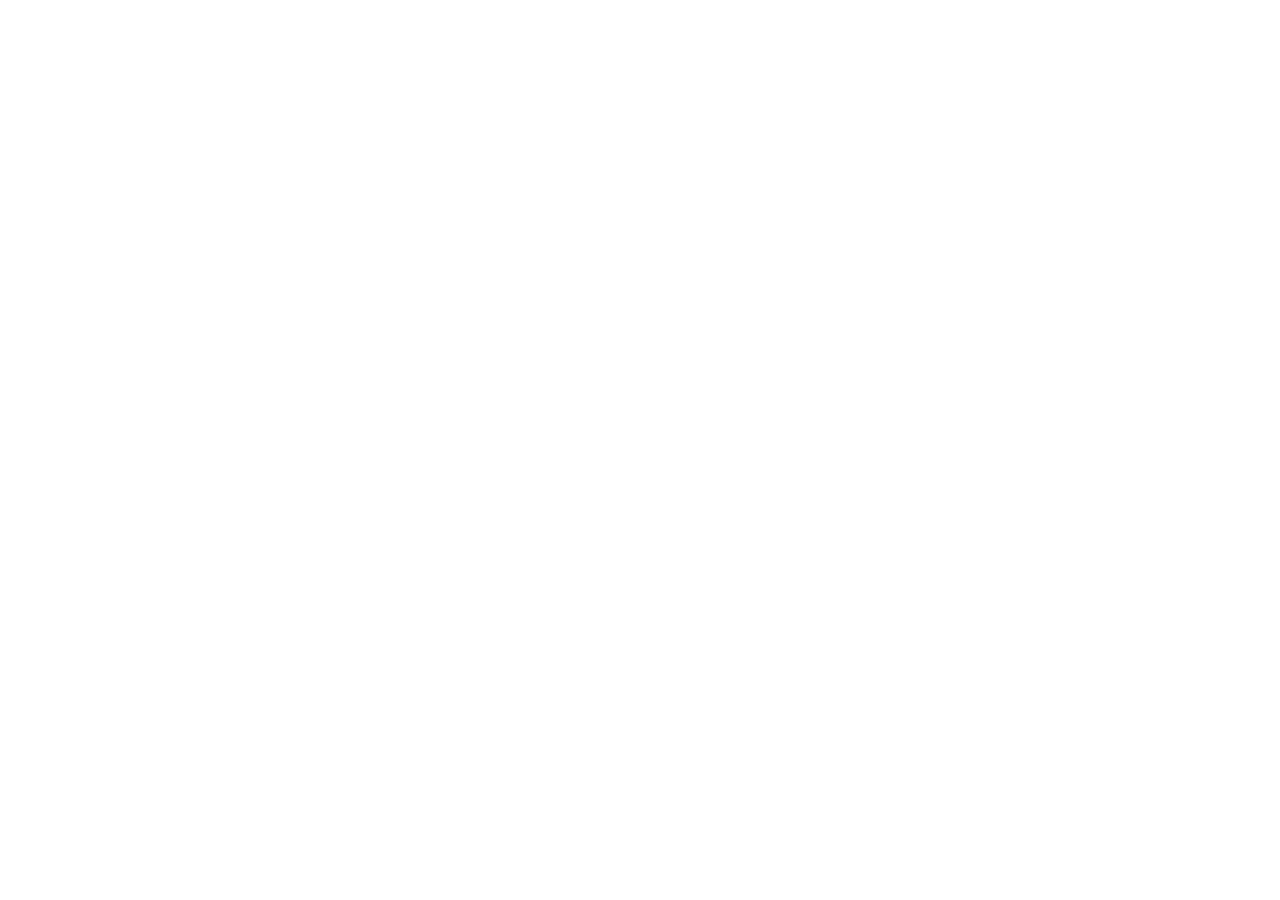
==== website/html/index.html @ afa7bafa "blank website template" ====
<!DOCTYPE html>
<html lang="en">
<head>
    <meta charset="UTF-8">
    <meta name="viewport" content="width=device-width, initial-scale=1.0">
    <title>Home Page</title>
    <link rel="stylesheet" href="index.css">
</head>
<body>


    <script src="index.js"></script>
</body>

</html>
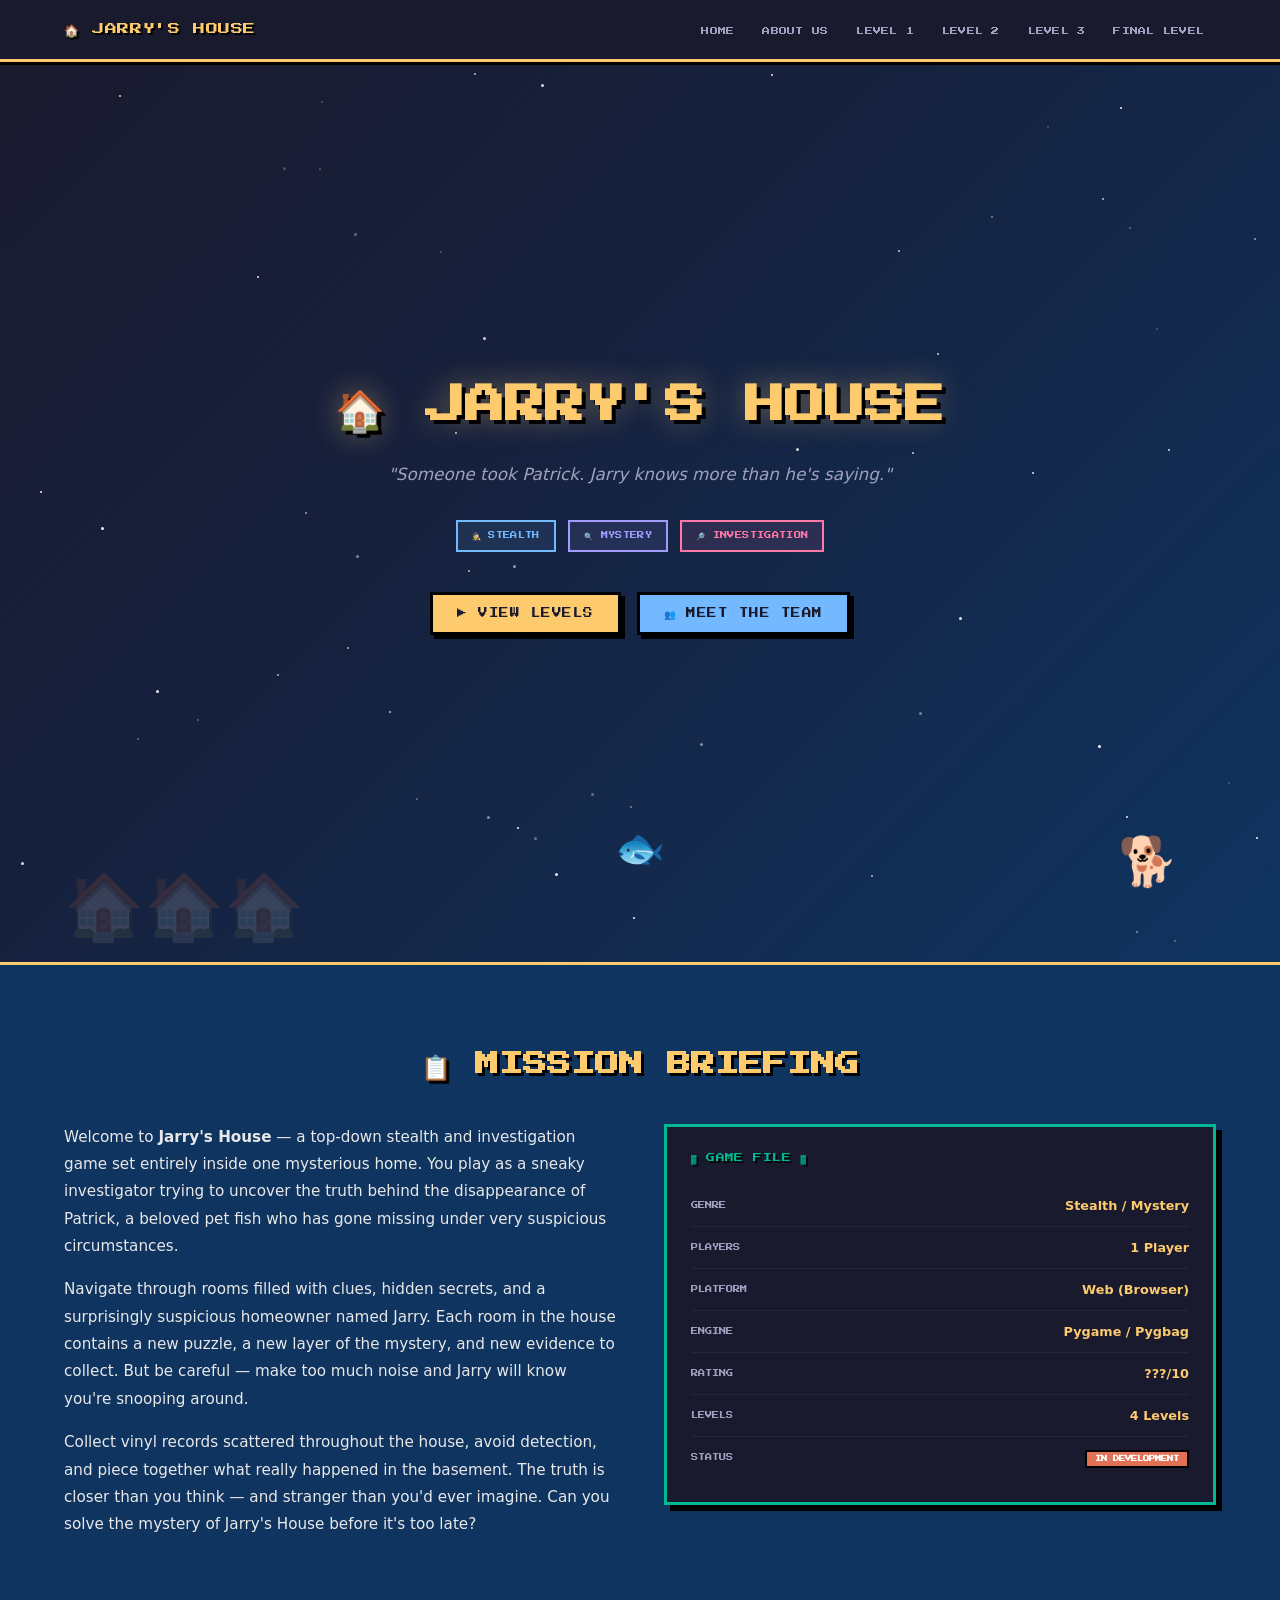
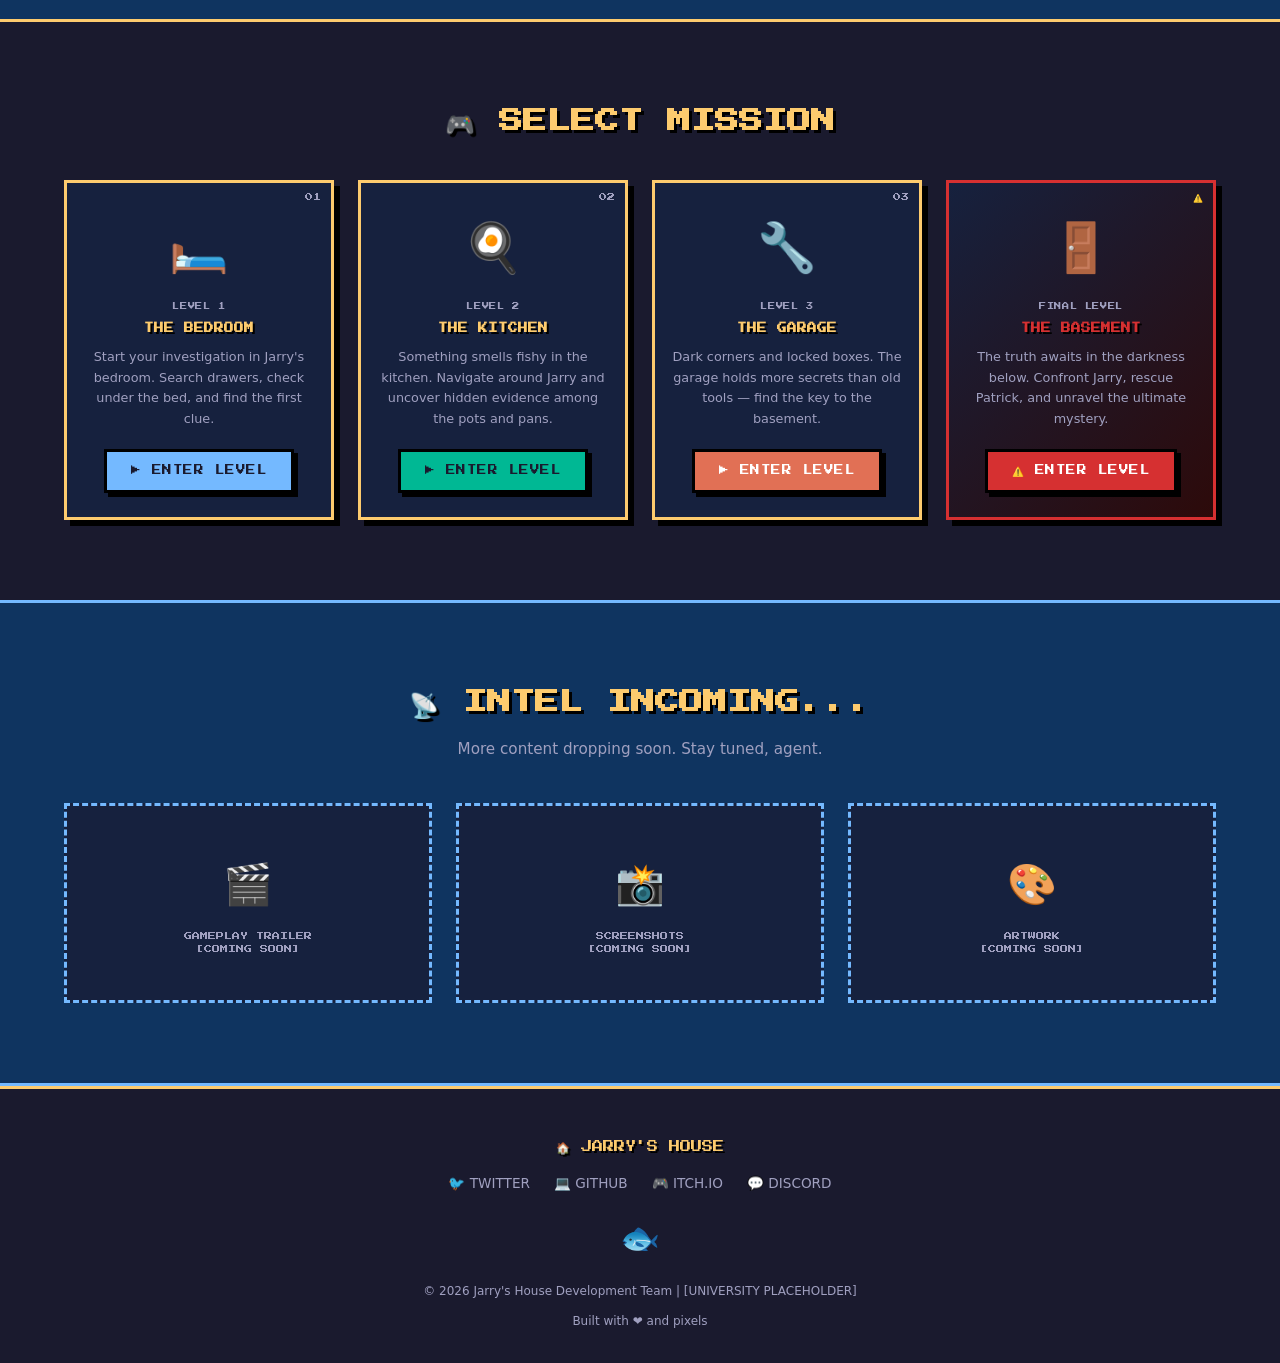
==== commit 47605ddd: "removed website templates and reordered the location of the website files" ====
--- a/website/html/index.html
+++ b/website/html/index.html
@@ -1,15 +1,286 @@
 <!DOCTYPE html>
 <html lang="en">
 <head>
-    <meta charset="UTF-8">
-    <meta name="viewport" content="width=device-width, initial-scale=1.0">
-    <title>Home Page</title>
-    <link rel="stylesheet" href="index.css">
+  <meta charset="UTF-8" />
+  <meta name="viewport" content="width=device-width, initial-scale=1.0" />
+  <meta name="description" content="Jarry's House — a stealth/mystery/investigation indie game. Someone took Patrick. Jarry knows more than he's saying." />
+  <title>🏠 Jarry's House — Home</title>
+  <link rel="stylesheet" href="../css/style.css" />
+  <link rel="preconnect" href="https://fonts.googleapis.com" />
+  <link rel="preconnect" href="https://fonts.gstatic.com" crossorigin />
+  <link href="https://fonts.googleapis.com/css2?family=Press+Start+2P&display=swap" rel="stylesheet" />
 </head>
 <body>
 
-
-    <script src="index.js"></script>
+  <!-- ============================================
+       NAVIGATION
+       ============================================ -->
+  <nav class="navbar" aria-label="Main navigation">
+    <div class="navbar__inner">
+      <a href="./index.html" class="navbar__logo" aria-label="Jarry's House Home">🏠 JARRY'S HOUSE</a>
+      <button
+        class="navbar__hamburger"
+        aria-label="Toggle navigation menu"
+        aria-expanded="false"
+        aria-controls="nav-links"
+      >
+        <span></span><span></span><span></span>
+      </button>
+      <ul class="navbar__links" id="nav-links" role="list">
+        <li><a href="./index.html">HOME</a></li>
+        <li><a href="./about.html">ABOUT US</a></li>
+        <li><a href="./level1.html">LEVEL 1</a></li>
+        <li><a href="./level2.html">LEVEL 2</a></li>
+        <li><a href="./level3.html">LEVEL 3</a></li>
+        <li><a href="./final-level.html">FINAL LEVEL</a></li>
+      </ul>
+    </div>
+  </nav>
+
+  <main>
+
+    <!-- ============================================
+         HERO SECTION
+         ============================================ -->
+    <section class="hero pixel-bg" data-stars="60" aria-labelledby="hero-title">
+
+      <!-- Decorative background elements -->
+      <span class="hero__house-deco" aria-hidden="true">🏠🏠🏠</span>
+
+      <div class="hero__content">
+
+        <h1 class="hero__title" id="hero-title">🏠 JARRY'S HOUSE</h1>
+
+        <p class="hero__tagline">
+          "Someone took Patrick. Jarry knows more than he's saying."
+        </p>
+
+        <!-- Genre badges -->
+        <div class="hero__genres" role="list" aria-label="Game genres">
+          <span class="genre-badge genre-badge--stealth" role="listitem">🕵️ STEALTH</span>
+          <span class="genre-badge genre-badge--mystery" role="listitem">🔍 MYSTERY</span>
+          <span class="genre-badge genre-badge--investigation" role="listitem">🔎 INVESTIGATION</span>
+        </div>
+
+        <!-- Call-to-action buttons -->
+        <div class="hero__ctas">
+          <a href="#missions" class="btn-pixel" aria-label="View game levels">▶ VIEW LEVELS</a>
+          <a href="./about.html" class="btn-pixel btn-pixel--blue" aria-label="Meet the development team">👥 MEET THE TEAM</a>
+        </div>
+
+      </div>
+
+      <!-- Animated Patrick the fish -->
+      <div class="hero__fish" aria-label="Patrick the fish" title="Patrick — the missing fish!">🐟</div>
+
+      <!-- Animated Fluffy the dog -->
+      <div class="hero__dog" aria-label="Fluffy the dog" title="Fluffy">🐕</div>
+
+    </section>
+
+    <!-- ============================================
+         GAME OVERVIEW / MISSION BRIEFING
+         ============================================ -->
+    <section class="overview" id="overview" aria-labelledby="overview-title">
+      <div class="container">
+        <h2 class="section-title" id="overview-title">📋 MISSION BRIEFING</h2>
+        <div class="overview__grid reveal">
+
+          <div class="overview__text">
+            <p>
+              Welcome to <strong>Jarry's House</strong> — a top-down stealth and investigation game set entirely inside
+              one mysterious home. You play as a sneaky investigator trying to uncover the truth behind the disappearance
+              of Patrick, a beloved pet fish who has gone missing under very suspicious circumstances.
+            </p>
+            <p>
+              Navigate through rooms filled with clues, hidden secrets, and a surprisingly suspicious homeowner named
+              Jarry. Each room in the house contains a new puzzle, a new layer of the mystery, and new evidence to
+              collect. But be careful — make too much noise and Jarry will know you're snooping around.
+            </p>
+            <p>
+              Collect vinyl records scattered throughout the house, avoid detection, and piece together what really
+              happened in the basement. The truth is closer than you think — and stranger than you'd ever imagine.
+              Can you solve the mystery of Jarry's House before it's too late?
+            </p>
+          </div>
+
+          <!-- Pixel-art game stats panel (cartridge style) -->
+          <div class="stat-panel" role="complementary" aria-label="Game information">
+            <div class="stat-panel__title">▓ GAME FILE ▓</div>
+
+            <div class="stat-row">
+              <span class="stat-row__label">GENRE</span>
+              <span class="stat-row__value">Stealth / Mystery</span>
+            </div>
+            <div class="stat-row">
+              <span class="stat-row__label">PLAYERS</span>
+              <span class="stat-row__value">1 Player</span>
+            </div>
+            <div class="stat-row">
+              <span class="stat-row__label">PLATFORM</span>
+              <span class="stat-row__value">Web (Browser)</span>
+            </div>
+            <div class="stat-row">
+              <span class="stat-row__label">ENGINE</span>
+              <span class="stat-row__value">Pygame / Pygbag</span>
+            </div>
+            <div class="stat-row">
+              <span class="stat-row__label">RATING</span>
+              <span class="stat-row__value">???/10</span>
+            </div>
+            <div class="stat-row">
+              <span class="stat-row__label">LEVELS</span>
+              <span class="stat-row__value">4 Levels</span>
+            </div>
+            <div class="stat-row">
+              <span class="stat-row__label">STATUS</span>
+              <span class="stat-row__value">
+                <span class="status-badge">IN DEVELOPMENT</span>
+              </span>
+            </div>
+          </div>
+
+        </div>
+      </div>
+    </section>
+
+    <!-- ============================================
+         MISSION CARDS (Level Select)
+         ============================================ -->
+    <section class="mission-section" id="missions" aria-labelledby="missions-title">
+      <div class="container">
+        <h2 class="section-title" id="missions-title">🎮 SELECT MISSION</h2>
+        <div class="mission-grid reveal-children">
+
+          <!-- Level 1 -->
+          <article class="mission-card pixel-card--blue" aria-label="Level 1: The Bedroom">
+            <span class="mission-card__number">01</span>
+            <span class="mission-card__icon" aria-hidden="true">🛏️</span>
+            <p class="mission-card__level">LEVEL 1</p>
+            <h3 class="mission-card__title">THE BEDROOM</h3>
+            <p class="mission-card__desc">
+              Start your investigation in Jarry's bedroom. Search drawers, check under the bed, and find the first clue.
+            </p>
+            <a href="./level1.html" class="btn-pixel btn-pixel--blue" aria-label="Enter Level 1: The Bedroom">
+              ▶ ENTER LEVEL
+            </a>
+          </article>
+
+          <!-- Level 2 -->
+          <article class="mission-card pixel-card--green" aria-label="Level 2: The Kitchen">
+            <span class="mission-card__number">02</span>
+            <span class="mission-card__icon" aria-hidden="true">🍳</span>
+            <p class="mission-card__level">LEVEL 2</p>
+            <h3 class="mission-card__title">THE KITCHEN</h3>
+            <p class="mission-card__desc">
+              Something smells fishy in the kitchen. Navigate around Jarry and uncover hidden evidence among the pots and pans.
+            </p>
+            <a href="./level2.html" class="btn-pixel btn-pixel--green" aria-label="Enter Level 2: The Kitchen">
+              ▶ ENTER LEVEL
+            </a>
+          </article>
+
+          <!-- Level 3 -->
+          <article class="mission-card pixel-card--orange" aria-label="Level 3: The Garage">
+            <span class="mission-card__number">03</span>
+            <span class="mission-card__icon" aria-hidden="true">🔧</span>
+            <p class="mission-card__level">LEVEL 3</p>
+            <h3 class="mission-card__title">THE GARAGE</h3>
+            <p class="mission-card__desc">
+              Dark corners and locked boxes. The garage holds more secrets than old tools — find the key to the basement.
+            </p>
+            <a href="./level3.html" class="btn-pixel btn-pixel--orange" aria-label="Enter Level 3: The Garage">
+              ▶ ENTER LEVEL
+            </a>
+          </article>
+
+          <!-- Final Level -->
+          <article class="mission-card mission-card--final" aria-label="Final Level: The Basement">
+            <span class="mission-card__number">⚠️</span>
+            <span class="mission-card__icon" aria-hidden="true">🚪</span>
+            <p class="mission-card__level">FINAL LEVEL</p>
+            <h3 class="mission-card__title">THE BASEMENT</h3>
+            <p class="mission-card__desc">
+              The truth awaits in the darkness below. Confront Jarry, rescue Patrick, and unravel the ultimate mystery.
+            </p>
+            <a href="./final-level.html" class="btn-pixel btn-pixel--red" aria-label="Enter Final Level: The Basement">
+              ⚠️ ENTER LEVEL
+            </a>
+          </article>
+
+        </div>
+      </div>
+    </section>
+
+    <!-- ============================================
+         COMING SOON — Intel Incoming
+         ============================================ -->
+    <section class="coming-soon" id="media" aria-labelledby="media-title">
+      <div class="container">
+        <h2 class="section-title" id="media-title">📡 INTEL INCOMING...</h2>
+        <p class="section-subtitle">More content dropping soon. Stay tuned, agent.</p>
+
+        <div class="coming-soon-grid reveal-children">
+
+          <!-- PLACEHOLDER: Gameplay Trailer -->
+          <div class="placeholder-box" aria-label="Gameplay trailer coming soon">
+            <span class="placeholder-box__icon" aria-hidden="true">🎬</span>
+            <p class="placeholder-box__label">
+              GAMEPLAY TRAILER<br/>[COMING SOON]
+            </p>
+            <!-- PLACEHOLDER: Embed YouTube/video trailer here -->
+          </div>
+
+          <!-- PLACEHOLDER: Screenshots -->
+          <div class="placeholder-box" aria-label="Game screenshots coming soon">
+            <span class="placeholder-box__icon" aria-hidden="true">📸</span>
+            <p class="placeholder-box__label">
+              SCREENSHOTS<br/>[COMING SOON]
+            </p>
+            <!-- PLACEHOLDER: Add game screenshot images here -->
+          </div>
+
+          <!-- PLACEHOLDER: Artwork -->
+          <div class="placeholder-box" aria-label="Game artwork coming soon">
+            <span class="placeholder-box__icon" aria-hidden="true">🎨</span>
+            <p class="placeholder-box__label">
+              ARTWORK<br/>[COMING SOON]
+            </p>
+            <!-- PLACEHOLDER: Add concept art / promotional artwork here -->
+          </div>
+
+        </div>
+      </div>
+    </section>
+
+  </main>
+
+  <!-- ============================================
+       FOOTER
+       ============================================ -->
+  <footer class="footer" aria-label="Site footer">
+    <div class="footer__content">
+      <div class="footer__logo">🏠 JARRY'S HOUSE</div>
+
+      <nav class="footer__links" aria-label="Footer navigation">
+        <!-- PLACEHOLDER: Replace # with real social links -->
+        <a href="#" aria-label="Twitter/X (coming soon)">🐦 TWITTER</a>
+        <a href="#" aria-label="GitHub (coming soon)">💻 GITHUB</a>
+        <a href="#" aria-label="itch.io (coming soon)">🎮 ITCH.IO</a>
+        <a href="#" aria-label="Discord (coming soon)">💬 DISCORD</a>
+      </nav>
+
+      <span class="footer__fish" aria-label="Patrick the fish" title="🐟 In memory of Patrick">🐟</span>
+
+      <p class="footer__copy">
+        © <span class="js-year"></span> Jarry's House Development Team |
+        <!-- PLACEHOLDER: Replace with your university name -->
+        [UNIVERSITY PLACEHOLDER]
+      </p>
+      <p class="footer__built">Built with ❤️ and pixels</p>
+    </div>
+  </footer>
+
+  <script src="../js/script.js"></script>
 </body>
-
-</html>+</html>
--- a/website/css/style.css
+++ b/website/css/style.css
@@ -0,0 +1,1443 @@
+/* ============================================
+   JARRY'S HOUSE — Shared Stylesheet
+   Pixel-art retro game aesthetic
+   ============================================ */
+
+@import url('https://fonts.googleapis.com/css2?family=Press+Start+2P&display=swap');
+
+/* ============================================
+   CSS CUSTOM PROPERTIES
+   ============================================ */
+:root {
+  --bg: #1a1a2e;
+  --bg-card: #16213e;
+  --bg-panel: #0f3460;
+  --accent-gold: #fdcb6e;
+  --accent-blue: #74b9ff;
+  --accent-green: #00b894;
+  --accent-orange: #e17055;
+  --accent-pink: #fd79a8;
+  --accent-purple: #a29bfe;
+  --accent-red: #d63031;
+  --text: #e8e8e8;
+  --text-muted: #a0a0c0;
+  --pixel-border: 3px solid #fdcb6e;
+  --pixel-shadow: 4px 4px 0px #000;
+  --transition-fast: 0.1s ease;
+  --transition-med: 0.2s ease;
+}
+
+/* ============================================
+   RESET & BASE
+   ============================================ */
+*, *::before, *::after {
+  box-sizing: border-box;
+  margin: 0;
+  padding: 0;
+}
+
+html {
+  scroll-behavior: smooth;
+  font-size: 16px;
+}
+
+body {
+  background-color: var(--bg);
+  color: var(--text);
+  font-family: system-ui, 'Inter', sans-serif;
+  line-height: 1.7;
+  overflow-x: hidden;
+  opacity: 0;
+  animation: pageFadeIn 0.6s ease forwards;
+}
+
+@keyframes pageFadeIn {
+  to { opacity: 1; }
+}
+
+a {
+  color: var(--accent-gold);
+  text-decoration: none;
+}
+
+a:hover {
+  text-decoration: underline;
+}
+
+img {
+  max-width: 100%;
+  display: block;
+}
+
+ul {
+  list-style: none;
+}
+
+.container {
+  max-width: 1200px;
+  margin: 0 auto;
+  padding: 0 1.5rem;
+}
+
+section {
+  padding: 5rem 0;
+}
+
+/* ============================================
+   TYPOGRAPHY
+   ============================================ */
+.pixel-font {
+  font-family: 'Press Start 2P', monospace;
+}
+
+.section-title {
+  font-family: 'Press Start 2P', monospace;
+  font-size: clamp(1rem, 2.5vw, 1.5rem);
+  color: var(--accent-gold);
+  text-align: center;
+  margin-bottom: 2.5rem;
+  text-shadow: 3px 3px 0 #000;
+  line-height: 1.6;
+}
+
+.section-subtitle {
+  text-align: center;
+  color: var(--text-muted);
+  margin-top: -1.5rem;
+  margin-bottom: 2.5rem;
+  font-size: 0.95rem;
+}
+
+/* ============================================
+   BUTTONS
+   ============================================ */
+.btn-pixel {
+  display: inline-block;
+  background: var(--accent-gold);
+  color: #1a1a2e;
+  font-family: 'Press Start 2P', monospace;
+  font-size: 0.6rem;
+  padding: 12px 24px;
+  border: 3px solid #000;
+  box-shadow: 4px 4px 0 #000;
+  cursor: pointer;
+  transition: transform var(--transition-fast), box-shadow var(--transition-fast);
+  text-decoration: none;
+  letter-spacing: 0.05em;
+  line-height: 1.4;
+  position: relative;
+}
+
+.btn-pixel:hover {
+  transform: translateY(2px);
+  box-shadow: 2px 2px 0 #000;
+  text-decoration: none;
+}
+
+.btn-pixel:active {
+  transform: translateY(4px);
+  box-shadow: 0 0 0 #000;
+}
+
+.btn-pixel--blue {
+  background: var(--accent-blue);
+  color: #1a1a2e;
+}
+
+.btn-pixel--green {
+  background: var(--accent-green);
+  color: #1a1a2e;
+}
+
+.btn-pixel--purple {
+  background: var(--accent-purple);
+  color: #1a1a2e;
+}
+
+.btn-pixel--orange {
+  background: var(--accent-orange);
+  color: #fff;
+}
+
+.btn-pixel--red {
+  background: var(--accent-red);
+  color: #fff;
+}
+
+.btn-pixel--pink {
+  background: var(--accent-pink);
+  color: #1a1a2e;
+}
+
+/* ============================================
+   PIXEL CARDS
+   ============================================ */
+.pixel-card {
+  background: var(--bg-card);
+  border: 3px solid var(--accent-gold);
+  box-shadow: 6px 6px 0 #000;
+  padding: 1.5rem;
+  transition: transform var(--transition-med), box-shadow var(--transition-med);
+}
+
+.pixel-card:hover {
+  transform: translate(-4px, -4px);
+  box-shadow: 10px 10px 0 #000;
+}
+
+.pixel-card--blue {
+  border-color: var(--accent-blue);
+}
+.pixel-card--blue:hover {
+  box-shadow: 10px 10px 0 var(--accent-blue);
+}
+
+.pixel-card--green {
+  border-color: var(--accent-green);
+}
+.pixel-card--green:hover {
+  box-shadow: 10px 10px 0 var(--accent-green);
+}
+
+.pixel-card--orange {
+  border-color: var(--accent-orange);
+}
+.pixel-card--orange:hover {
+  box-shadow: 10px 10px 0 var(--accent-orange);
+}
+
+.pixel-card--red {
+  border-color: var(--accent-red);
+}
+.pixel-card--red:hover {
+  box-shadow: 10px 10px 0 var(--accent-red);
+}
+
+.pixel-card--purple {
+  border-color: var(--accent-purple);
+}
+.pixel-card--purple:hover {
+  box-shadow: 10px 10px 0 var(--accent-purple);
+}
+
+/* ============================================
+   NAVBAR
+   ============================================ */
+.navbar {
+  position: sticky;
+  top: 0;
+  z-index: 1000;
+  background: var(--bg);
+  border-bottom: 3px solid var(--accent-gold);
+  box-shadow: 0 3px 0 #000;
+}
+
+.navbar__inner {
+  display: flex;
+  align-items: center;
+  justify-content: space-between;
+  padding: 1rem 1.5rem;
+  max-width: 1200px;
+  margin: 0 auto;
+}
+
+.navbar__logo {
+  font-family: 'Press Start 2P', monospace;
+  font-size: 0.75rem;
+  color: var(--accent-gold);
+  text-shadow: 2px 2px 0 #000;
+  text-decoration: none;
+  letter-spacing: 0.05em;
+}
+
+.navbar__logo:hover {
+  color: #fff;
+  text-decoration: none;
+}
+
+.navbar__links {
+  display: flex;
+  align-items: center;
+  gap: 0.25rem;
+}
+
+.navbar__links a {
+  font-family: 'Press Start 2P', monospace;
+  font-size: 0.5rem;
+  color: var(--text-muted);
+  padding: 6px 10px;
+  border: 2px solid transparent;
+  transition: color 0.15s, border-color 0.15s, transform 0.1s;
+  text-decoration: none;
+  letter-spacing: 0.03em;
+}
+
+.navbar__links a:hover,
+.navbar__links a.active {
+  color: var(--accent-gold);
+  border-color: var(--accent-gold);
+  transform: translateY(-2px);
+  text-decoration: none;
+}
+
+/* Hamburger */
+.navbar__hamburger {
+  display: none;
+  flex-direction: column;
+  gap: 5px;
+  cursor: pointer;
+  background: none;
+  border: none;
+  padding: 4px;
+}
+
+.navbar__hamburger span {
+  display: block;
+  width: 26px;
+  height: 3px;
+  background: var(--accent-gold);
+  border-radius: 0;
+  transition: transform 0.2s, opacity 0.2s;
+}
+
+.navbar__hamburger.open span:nth-child(1) {
+  transform: translateY(8px) rotate(45deg);
+}
+.navbar__hamburger.open span:nth-child(2) {
+  opacity: 0;
+}
+.navbar__hamburger.open span:nth-child(3) {
+  transform: translateY(-8px) rotate(-45deg);
+}
+
+/* Mobile nav */
+@media (max-width: 768px) {
+  .navbar__hamburger {
+    display: flex;
+  }
+
+  .navbar__links {
+    display: none;
+    flex-direction: column;
+    position: absolute;
+    top: 100%;
+    left: 0;
+    right: 0;
+    background: var(--bg);
+    border-bottom: 3px solid var(--accent-gold);
+    padding: 1rem;
+    gap: 0.5rem;
+    align-items: flex-start;
+  }
+
+  .navbar__links.open {
+    display: flex;
+  }
+
+  .navbar__links a {
+    font-size: 0.55rem;
+    padding: 8px 12px;
+    width: 100%;
+  }
+}
+
+/* ============================================
+   FOOTER
+   ============================================ */
+.footer {
+  background: var(--bg);
+  border-top: 3px solid var(--accent-gold);
+  padding: 3rem 1.5rem 2rem;
+  text-align: center;
+}
+
+.footer__content {
+  max-width: 1200px;
+  margin: 0 auto;
+}
+
+.footer__logo {
+  font-family: 'Press Start 2P', monospace;
+  font-size: 0.7rem;
+  color: var(--accent-gold);
+  text-shadow: 2px 2px 0 #000;
+  margin-bottom: 1rem;
+}
+
+.footer__links {
+  display: flex;
+  justify-content: center;
+  gap: 1.5rem;
+  flex-wrap: wrap;
+  margin-bottom: 1rem;
+}
+
+.footer__links a {
+  color: var(--text-muted);
+  font-size: 0.85rem;
+  transition: color 0.15s;
+}
+
+.footer__links a:hover {
+  color: var(--accent-gold);
+}
+
+.footer__copy {
+  font-size: 0.75rem;
+  color: var(--text-muted);
+  margin-top: 1rem;
+  line-height: 1.8;
+}
+
+.footer__built {
+  font-size: 0.75rem;
+  color: var(--text-muted);
+  margin-top: 0.5rem;
+}
+
+.footer__fish {
+  font-size: 2rem;
+  display: block;
+  margin: 1rem auto;
+  animation: fishSwim 3s ease-in-out infinite;
+}
+
+@keyframes fishSwim {
+  0%, 100% { transform: translateX(0); }
+  50% { transform: translateX(15px); }
+}
+
+/* ============================================
+   ANIMATED PIXEL BACKGROUND
+   ============================================ */
+.pixel-bg {
+  position: relative;
+  overflow: hidden;
+}
+
+/* Stars */
+.star {
+  position: absolute;
+  border-radius: 50%;
+  background: #fff;
+  animation: twinkle var(--dur, 2s) ease-in-out infinite var(--delay, 0s);
+  pointer-events: none;
+}
+
+@keyframes twinkle {
+  0%, 100% { opacity: 0.2; transform: scale(1); }
+  50% { opacity: 1; transform: scale(1.4); }
+}
+
+/* Pixel clouds */
+.pixel-cloud {
+  position: absolute;
+  background: rgba(116, 185, 255, 0.15);
+  border: 2px solid rgba(116, 185, 255, 0.3);
+  border-radius: 0;
+  pointer-events: none;
+  animation: cloudFloat var(--dur, 20s) linear infinite var(--delay, 0s);
+}
+
+@keyframes cloudFloat {
+  from { transform: translateX(-200px); }
+  to { transform: translateX(calc(100vw + 200px)); }
+}
+
+/* ============================================
+   HERO SECTION
+   ============================================ */
+.hero {
+  min-height: 100vh;
+  display: flex;
+  align-items: center;
+  justify-content: center;
+  position: relative;
+  background: linear-gradient(135deg, #1a1a2e 0%, #16213e 40%, #0f3460 100%);
+  overflow: hidden;
+  text-align: center;
+  padding: 6rem 1.5rem 4rem;
+}
+
+.hero__content {
+  position: relative;
+  z-index: 2;
+  max-width: 800px;
+}
+
+.hero__title {
+  font-family: 'Press Start 2P', monospace;
+  font-size: clamp(1.2rem, 4vw, 2.5rem);
+  color: var(--accent-gold);
+  text-shadow: 4px 4px 0 #000, 0 0 30px rgba(253, 203, 110, 0.4);
+  line-height: 1.6;
+  margin-bottom: 1.5rem;
+  animation: heroGlow 2s ease-in-out infinite alternate;
+}
+
+@keyframes heroGlow {
+  from { text-shadow: 4px 4px 0 #000, 0 0 20px rgba(253, 203, 110, 0.3); }
+  to   { text-shadow: 4px 4px 0 #000, 0 0 40px rgba(253, 203, 110, 0.7); }
+}
+
+.hero__tagline {
+  font-style: italic;
+  color: var(--text-muted);
+  font-size: 1.05rem;
+  margin-bottom: 2rem;
+  line-height: 1.6;
+}
+
+.hero__genres {
+  display: flex;
+  gap: 0.75rem;
+  justify-content: center;
+  flex-wrap: wrap;
+  margin-bottom: 2.5rem;
+}
+
+.genre-badge {
+  font-family: 'Press Start 2P', monospace;
+  font-size: 0.45rem;
+  padding: 8px 14px;
+  border: 2px solid;
+  letter-spacing: 0.05em;
+}
+
+.genre-badge--stealth {
+  color: var(--accent-blue);
+  border-color: var(--accent-blue);
+  background: rgba(116, 185, 255, 0.1);
+}
+.genre-badge--mystery {
+  color: var(--accent-purple);
+  border-color: var(--accent-purple);
+  background: rgba(162, 155, 254, 0.1);
+}
+.genre-badge--investigation {
+  color: var(--accent-pink);
+  border-color: var(--accent-pink);
+  background: rgba(253, 121, 168, 0.1);
+}
+
+.hero__ctas {
+  display: flex;
+  gap: 1rem;
+  justify-content: center;
+  flex-wrap: wrap;
+  margin-bottom: 3rem;
+}
+
+/* Animated characters in hero */
+.hero__fish {
+  position: absolute;
+  bottom: 80px;
+  left: 50%;
+  transform: translateX(-50%);
+  font-size: 2.5rem;
+  animation: fishBob 2s ease-in-out infinite;
+  z-index: 2;
+  pointer-events: none;
+}
+
+@keyframes fishBob {
+  0%, 100% { transform: translateX(-50%) translateY(0); }
+  50% { transform: translateX(-50%) translateY(-12px); }
+}
+
+.hero__dog {
+  position: absolute;
+  bottom: 60px;
+  right: 8%;
+  font-size: 3rem;
+  animation: dogWag 1.5s ease-in-out infinite;
+  z-index: 2;
+  pointer-events: none;
+}
+
+@keyframes dogWag {
+  0%, 100% { transform: rotate(-5deg); }
+  50% { transform: rotate(5deg); }
+}
+
+/* Pixel house deco */
+.hero__house-deco {
+  position: absolute;
+  bottom: 0;
+  left: 5%;
+  font-size: 4rem;
+  opacity: 0.15;
+  pointer-events: none;
+}
+
+/* ============================================
+   GAME OVERVIEW / MISSION BRIEFING
+   ============================================ */
+.overview {
+  background: var(--bg-panel);
+  border-top: 3px solid var(--accent-gold);
+  border-bottom: 3px solid var(--accent-gold);
+}
+
+.overview__grid {
+  display: grid;
+  grid-template-columns: 1fr 1fr;
+  gap: 3rem;
+  align-items: start;
+}
+
+.overview__text p {
+  color: var(--text);
+  margin-bottom: 1rem;
+  font-size: 0.95rem;
+  line-height: 1.8;
+}
+
+.overview__text p:last-child {
+  margin-bottom: 0;
+}
+
+/* Cartridge stats panel */
+.stat-panel {
+  background: var(--bg);
+  border: 3px solid var(--accent-green);
+  box-shadow: 6px 6px 0 #000;
+  padding: 1.5rem;
+}
+
+.stat-panel__title {
+  font-family: 'Press Start 2P', monospace;
+  font-size: 0.55rem;
+  color: var(--accent-green);
+  margin-bottom: 1.25rem;
+  text-shadow: 2px 2px 0 #000;
+  letter-spacing: 0.05em;
+}
+
+.stat-row {
+  display: flex;
+  justify-content: space-between;
+  align-items: center;
+  padding: 0.6rem 0;
+  border-bottom: 1px solid rgba(255, 255, 255, 0.05);
+  font-size: 0.8rem;
+}
+
+.stat-row:last-child {
+  border-bottom: none;
+}
+
+.stat-row__label {
+  font-family: 'Press Start 2P', monospace;
+  font-size: 0.45rem;
+  color: var(--text-muted);
+  text-transform: uppercase;
+}
+
+.stat-row__value {
+  color: var(--accent-gold);
+  font-weight: 600;
+}
+
+.status-badge {
+  background: var(--accent-orange);
+  color: #fff;
+  font-family: 'Press Start 2P', monospace;
+  font-size: 0.4rem;
+  padding: 4px 8px;
+  border: 2px solid #000;
+}
+
+@media (max-width: 768px) {
+  .overview__grid {
+    grid-template-columns: 1fr;
+    gap: 2rem;
+  }
+}
+
+/* ============================================
+   MISSION CARDS (Level Select)
+   ============================================ */
+.mission-section {
+  background: var(--bg);
+}
+
+.mission-grid {
+  display: grid;
+  grid-template-columns: repeat(4, 1fr);
+  gap: 1.5rem;
+}
+
+.mission-card {
+  background: var(--bg-card);
+  border: 3px solid var(--accent-gold);
+  box-shadow: 6px 6px 0 #000;
+  padding: 1.5rem 1rem;
+  text-align: center;
+  transition: transform 0.2s, box-shadow 0.2s;
+  position: relative;
+  overflow: hidden;
+}
+
+.mission-card:hover {
+  transform: translate(-4px, -4px) scale(1.02);
+  box-shadow: 10px 10px 0 #000;
+}
+
+.mission-card__number {
+  font-family: 'Press Start 2P', monospace;
+  font-size: 0.5rem;
+  position: absolute;
+  top: 8px;
+  right: 10px;
+  color: var(--text-muted);
+}
+
+.mission-card__icon {
+  font-size: 3rem;
+  display: block;
+  margin-bottom: 0.75rem;
+}
+
+.mission-card__level {
+  font-family: 'Press Start 2P', monospace;
+  font-size: 0.45rem;
+  color: var(--text-muted);
+  margin-bottom: 0.5rem;
+  letter-spacing: 0.08em;
+}
+
+.mission-card__title {
+  font-family: 'Press Start 2P', monospace;
+  font-size: 0.6rem;
+  color: var(--accent-gold);
+  margin-bottom: 0.75rem;
+  line-height: 1.5;
+  text-shadow: 2px 2px 0 #000;
+}
+
+.mission-card__desc {
+  font-size: 0.8rem;
+  color: var(--text-muted);
+  margin-bottom: 1.25rem;
+  line-height: 1.6;
+}
+
+.mission-card--final {
+  border-color: var(--accent-red);
+  background: linear-gradient(135deg, #16213e, #2d0a0a);
+}
+.mission-card--final .mission-card__title {
+  color: var(--accent-red);
+}
+.mission-card--final:hover {
+  box-shadow: 10px 10px 0 var(--accent-red);
+}
+
+@media (max-width: 1024px) {
+  .mission-grid {
+    grid-template-columns: repeat(2, 1fr);
+  }
+}
+
+@media (max-width: 768px) {
+  .mission-grid {
+    grid-template-columns: 1fr;
+  }
+}
+
+/* ============================================
+   COMING SOON / PLACEHOLDER BOXES
+   ============================================ */
+.coming-soon {
+  background: var(--bg-panel);
+  border-top: 3px solid var(--accent-blue);
+  border-bottom: 3px solid var(--accent-blue);
+}
+
+.coming-soon-grid {
+  display: grid;
+  grid-template-columns: repeat(3, 1fr);
+  gap: 1.5rem;
+}
+
+.placeholder-box {
+  border: 3px dashed var(--accent-blue);
+  background: var(--bg-card);
+  display: flex;
+  flex-direction: column;
+  align-items: center;
+  justify-content: center;
+  min-height: 200px;
+  padding: 2rem 1rem;
+  text-align: center;
+  transition: border-color 0.2s;
+  gap: 0.75rem;
+}
+
+.placeholder-box:hover {
+  border-color: var(--accent-gold);
+}
+
+.placeholder-box__icon {
+  font-size: 2.5rem;
+}
+
+.placeholder-box__label {
+  font-family: 'Press Start 2P', monospace;
+  font-size: 0.5rem;
+  color: var(--text-muted);
+  line-height: 1.6;
+  text-align: center;
+}
+
+.placeholder-box--embed {
+  min-height: 450px;
+  border-color: var(--accent-green);
+}
+
+.placeholder-box--map {
+  min-height: 350px;
+  border-color: var(--accent-purple);
+}
+
+.placeholder-box--large {
+  min-height: 400px;
+}
+
+@media (max-width: 768px) {
+  .coming-soon-grid {
+    grid-template-columns: 1fr;
+  }
+}
+
+/* ============================================
+   LEVEL PAGE SPECIFIC STYLES
+   ============================================ */
+
+/* Level header */
+.level-header {
+  background: linear-gradient(135deg, var(--bg) 0%, var(--bg-panel) 100%);
+  border-bottom: 3px solid;
+  padding: 4rem 1.5rem 3rem;
+  text-align: center;
+  position: relative;
+  overflow: hidden;
+}
+
+.level-badge {
+  display: inline-block;
+  font-family: 'Press Start 2P', monospace;
+  font-size: 0.55rem;
+  padding: 8px 16px;
+  border: 3px solid;
+  box-shadow: 4px 4px 0 #000;
+  margin-bottom: 1.25rem;
+  letter-spacing: 0.08em;
+}
+
+.level-title {
+  font-family: 'Press Start 2P', monospace;
+  font-size: clamp(1.2rem, 4vw, 2.2rem);
+  text-shadow: 4px 4px 0 #000;
+  line-height: 1.5;
+  margin-bottom: 0.75rem;
+}
+
+.level-icon {
+  font-size: 4rem;
+  display: block;
+  margin: 1rem auto 0;
+  animation: levelIconFloat 2s ease-in-out infinite;
+}
+
+@keyframes levelIconFloat {
+  0%, 100% { transform: translateY(0); }
+  50% { transform: translateY(-10px); }
+}
+
+/* Two-column level layout */
+.level-main {
+  display: grid;
+  grid-template-columns: 1.4fr 1fr;
+  gap: 2.5rem;
+  align-items: start;
+}
+
+/* Mission brief panel */
+.mission-brief-panel {
+  background: var(--bg-card);
+  border: 3px solid var(--accent-gold);
+  box-shadow: 6px 6px 0 #000;
+  padding: 1.5rem;
+}
+
+.panel-heading {
+  font-family: 'Press Start 2P', monospace;
+  font-size: 0.65rem;
+  color: var(--accent-gold);
+  margin-bottom: 1.25rem;
+  text-shadow: 2px 2px 0 #000;
+  padding-bottom: 0.75rem;
+  border-bottom: 2px solid rgba(253, 203, 110, 0.3);
+  line-height: 1.5;
+}
+
+.panel-heading--blue { color: var(--accent-blue); border-bottom-color: rgba(116, 185, 255, 0.3); }
+.panel-heading--green { color: var(--accent-green); border-bottom-color: rgba(0, 184, 148, 0.3); }
+.panel-heading--orange { color: var(--accent-orange); border-bottom-color: rgba(225, 112, 85, 0.3); }
+.panel-heading--red { color: var(--accent-red); border-bottom-color: rgba(214, 48, 49, 0.3); }
+.panel-heading--purple { color: var(--accent-purple); border-bottom-color: rgba(162, 155, 254, 0.3); }
+.panel-heading--pink { color: var(--accent-pink); border-bottom-color: rgba(253, 121, 168, 0.3); }
+
+.mission-brief-panel p {
+  font-size: 0.9rem;
+  line-height: 1.8;
+  color: var(--text);
+  margin-bottom: 1rem;
+}
+
+.mission-brief-panel p:last-child {
+  margin-bottom: 0;
+}
+
+@media (max-width: 768px) {
+  .level-main {
+    grid-template-columns: 1fr;
+  }
+}
+
+/* ============================================
+   OBJECTIVES LIST
+   ============================================ */
+.objective-list {
+  list-style: none;
+  padding: 0;
+  margin: 0;
+}
+
+.objective-list li {
+  display: flex;
+  align-items: flex-start;
+  gap: 0.75rem;
+  padding: 0.65rem 0;
+  border-bottom: 1px solid rgba(255, 255, 255, 0.05);
+  color: var(--text);
+  font-size: 0.88rem;
+  line-height: 1.6;
+}
+
+.objective-list li:last-child {
+  border-bottom: none;
+}
+
+.objective-list li::before {
+  content: "☐";
+  color: var(--accent-gold);
+  font-size: 1.1rem;
+  flex-shrink: 0;
+  margin-top: 0.1rem;
+}
+
+/* ============================================
+   TIP BOX (dialogue box style)
+   ============================================ */
+.tip-box {
+  background: rgba(10, 10, 30, 0.85);
+  border: 3px solid var(--accent-purple);
+  box-shadow: 6px 6px 0 #000;
+  padding: 1.5rem;
+  position: relative;
+}
+
+.tip-box::before {
+  content: "💡";
+  position: absolute;
+  top: -1px;
+  left: 12px;
+  transform: translateY(-50%);
+  background: var(--bg-card);
+  padding: 0 4px;
+  font-size: 1rem;
+}
+
+.tip-box ul {
+  list-style: none;
+  padding: 0;
+}
+
+.tip-box ul li {
+  padding: 0.5rem 0;
+  color: var(--text);
+  font-size: 0.88rem;
+  line-height: 1.7;
+  border-bottom: 1px dotted rgba(162, 155, 254, 0.2);
+}
+
+.tip-box ul li:last-child {
+  border-bottom: none;
+}
+
+.tip-box ul li::before {
+  content: "► ";
+  color: var(--accent-purple);
+  font-weight: bold;
+}
+
+/* ============================================
+   DEV NOTES PLACEHOLDER
+   ============================================ */
+.dev-notes {
+  background: var(--bg-card);
+  border: 3px dashed var(--accent-orange);
+  padding: 2rem;
+  text-align: center;
+  min-height: 150px;
+  display: flex;
+  flex-direction: column;
+  align-items: center;
+  justify-content: center;
+  gap: 0.75rem;
+}
+
+.dev-notes__label {
+  font-family: 'Press Start 2P', monospace;
+  font-size: 0.5rem;
+  color: var(--accent-orange);
+  text-shadow: 2px 2px 0 #000;
+}
+
+.dev-notes p {
+  color: var(--text-muted);
+  font-size: 0.85rem;
+}
+
+/* ============================================
+   LEVEL NAVIGATION
+   ============================================ */
+.level-nav {
+  display: flex;
+  justify-content: space-between;
+  align-items: center;
+  flex-wrap: wrap;
+  gap: 1rem;
+  padding: 2rem 0;
+  border-top: 3px solid var(--accent-gold);
+  margin-top: 1rem;
+}
+
+/* ============================================
+   ABOUT PAGE - TEAM CARDS
+   ============================================ */
+.team-grid {
+  display: grid;
+  grid-template-columns: repeat(2, 1fr);
+  gap: 2rem;
+}
+
+.team-card {
+  background: var(--bg-card);
+  border: 3px solid var(--accent-purple);
+  box-shadow: 6px 6px 0 #000;
+  padding: 0;
+  overflow: hidden;
+  transition: transform 0.2s, box-shadow 0.2s;
+}
+
+.team-card:hover {
+  transform: translate(-4px, -4px);
+  box-shadow: 10px 10px 0 #000;
+}
+
+.team-card__avatar {
+  width: 100%;
+  height: 180px;
+  background: var(--bg-panel);
+  border-bottom: 3px solid var(--accent-purple);
+  display: flex;
+  align-items: center;
+  justify-content: center;
+  font-size: 4rem;
+  position: relative;
+  overflow: hidden;
+}
+
+/* Pixel grid pattern on avatar */
+.team-card__avatar::after {
+  content: '';
+  position: absolute;
+  inset: 0;
+  background-image:
+    linear-gradient(rgba(255,255,255,0.03) 1px, transparent 1px),
+    linear-gradient(90deg, rgba(255,255,255,0.03) 1px, transparent 1px);
+  background-size: 8px 8px;
+}
+
+.team-card__body {
+  padding: 1.5rem;
+}
+
+.team-card__name {
+  font-family: 'Press Start 2P', monospace;
+  font-size: 0.6rem;
+  color: var(--text);
+  margin-bottom: 0.75rem;
+  text-shadow: 2px 2px 0 #000;
+  line-height: 1.5;
+}
+
+.role-badge {
+  display: inline-block;
+  font-family: 'Press Start 2P', monospace;
+  font-size: 0.4rem;
+  padding: 5px 10px;
+  border-radius: 0;
+  border: 2px solid #000;
+  margin-bottom: 1rem;
+  letter-spacing: 0.05em;
+}
+
+.role-badge--programmer { background: var(--accent-blue); color: #1a1a2e; }
+.role-badge--designer { background: var(--accent-pink); color: #1a1a2e; }
+.role-badge--artist { background: var(--accent-purple); color: #fff; }
+.role-badge--level-designer { background: var(--accent-green); color: #1a1a2e; }
+
+/* RPG Stat bars */
+.team-stats {
+  margin: 1rem 0;
+}
+
+.stat-bar-row {
+  display: grid;
+  grid-template-columns: 80px 1fr 30px;
+  align-items: center;
+  gap: 0.5rem;
+  margin-bottom: 0.5rem;
+}
+
+.stat-bar-label {
+  font-family: 'Press Start 2P', monospace;
+  font-size: 0.4rem;
+  color: var(--text-muted);
+}
+
+.stat-bar-track {
+  height: 10px;
+  background: var(--bg);
+  border: 2px solid rgba(255, 255, 255, 0.1);
+  overflow: hidden;
+}
+
+.stat-bar-fill {
+  height: 100%;
+  background: var(--accent-gold);
+  width: 0;
+  transition: width 1s ease;
+}
+
+.stat-bar-val {
+  font-family: 'Press Start 2P', monospace;
+  font-size: 0.4rem;
+  color: var(--accent-gold);
+  text-align: right;
+}
+
+.team-card__bio {
+  font-size: 0.82rem;
+  color: var(--text-muted);
+  line-height: 1.7;
+  margin-bottom: 1rem;
+  font-style: italic;
+}
+
+.team-card__socials {
+  display: flex;
+  gap: 0.75rem;
+  flex-wrap: wrap;
+}
+
+.team-card__socials a {
+  font-family: 'Press Start 2P', monospace;
+  font-size: 0.4rem;
+  color: var(--text-muted);
+  border: 2px solid rgba(255, 255, 255, 0.1);
+  padding: 4px 8px;
+  transition: color 0.15s, border-color 0.15s;
+}
+
+.team-card__socials a:hover {
+  color: var(--accent-gold);
+  border-color: var(--accent-gold);
+  text-decoration: none;
+}
+
+@media (max-width: 768px) {
+  .team-grid {
+    grid-template-columns: 1fr;
+  }
+}
+
+/* ============================================
+   VINYL / EVIDENCE CARDS (Final Level)
+   ============================================ */
+.vinyl-grid {
+  display: grid;
+  grid-template-columns: repeat(3, 1fr);
+  gap: 1.5rem;
+}
+
+.vinyl-card {
+  background: var(--bg-card);
+  border: 3px solid var(--accent-green);
+  box-shadow: 6px 6px 0 #000;
+  padding: 1.5rem;
+  text-align: center;
+  transition: transform 0.2s, box-shadow 0.2s;
+}
+
+.vinyl-card:hover {
+  transform: translate(-4px, -4px);
+  box-shadow: 10px 10px 0 var(--accent-green);
+}
+
+.vinyl-card__icon {
+  font-size: 3rem;
+  display: block;
+  margin-bottom: 0.75rem;
+  animation: vinylSpin 4s linear infinite;
+}
+
+@keyframes vinylSpin {
+  from { transform: rotate(0deg); }
+  to { transform: rotate(360deg); }
+}
+
+.vinyl-card__title {
+  font-family: 'Press Start 2P', monospace;
+  font-size: 0.5rem;
+  color: var(--accent-gold);
+  margin-bottom: 0.5rem;
+  text-shadow: 2px 2px 0 #000;
+  line-height: 1.5;
+}
+
+.vinyl-card__collected {
+  font-family: 'Press Start 2P', monospace;
+  font-size: 0.45rem;
+  color: var(--accent-green);
+  letter-spacing: 0.05em;
+}
+
+@media (max-width: 768px) {
+  .vinyl-grid {
+    grid-template-columns: 1fr;
+  }
+}
+
+/* ============================================
+   THE ENDING SECTION (Final Level)
+   ============================================ */
+.ending-panel {
+  background: linear-gradient(135deg, #0a0a1a, #1a0a0a);
+  border: 3px solid var(--accent-red);
+  box-shadow: 8px 8px 0 #000;
+  padding: 3rem 2rem;
+  text-align: center;
+}
+
+.ending-panel p {
+  font-size: 0.95rem;
+  color: var(--text-muted);
+  line-height: 1.8;
+  max-width: 700px;
+  margin: 0 auto 1rem;
+}
+
+.ending-panel .ending-title {
+  font-family: 'Press Start 2P', monospace;
+  font-size: clamp(0.8rem, 2vw, 1.1rem);
+  color: var(--accent-red);
+  text-shadow: 3px 3px 0 #000;
+  margin-bottom: 1.5rem;
+  line-height: 1.5;
+}
+
+/* ============================================
+   THE END OVERLAY
+   ============================================ */
+.the-end-overlay {
+  position: fixed;
+  inset: 0;
+  background: #000;
+  z-index: 9999;
+  display: flex;
+  flex-direction: column;
+  align-items: center;
+  justify-content: center;
+  gap: 2rem;
+  opacity: 0;
+  pointer-events: none;
+  transition: opacity 0.8s ease;
+}
+
+.the-end-overlay.active {
+  opacity: 1;
+  pointer-events: all;
+}
+
+.the-end-overlay__blackout {
+  font-family: 'Press Start 2P', monospace;
+  font-size: 0.6rem;
+  color: rgba(255, 255, 255, 0.6);
+  letter-spacing: 0.1em;
+  opacity: 0;
+  animation: none;
+}
+
+.the-end-overlay__blackout.show {
+  animation: fadeInText 1s ease forwards;
+}
+
+.the-end-overlay__title {
+  font-family: 'Press Start 2P', monospace;
+  font-size: clamp(2rem, 8vw, 4rem);
+  color: var(--accent-gold);
+  text-shadow: 6px 6px 0 #000;
+  opacity: 0;
+  animation: none;
+}
+
+.the-end-overlay__title.show {
+  animation: theEndFlicker 0.5s ease forwards, endGlow 2s ease-in-out 0.5s infinite alternate;
+}
+
+@keyframes fadeInText {
+  from { opacity: 0; transform: translateY(10px); }
+  to { opacity: 1; transform: translateY(0); }
+}
+
+@keyframes theEndFlicker {
+  0% { opacity: 0; }
+  20% { opacity: 1; }
+  30% { opacity: 0.3; }
+  40% { opacity: 1; }
+  50% { opacity: 0.5; }
+  60% { opacity: 1; }
+  100% { opacity: 1; }
+}
+
+@keyframes endGlow {
+  from { text-shadow: 6px 6px 0 #000, 0 0 20px rgba(253, 203, 110, 0.4); }
+  to   { text-shadow: 6px 6px 0 #000, 0 0 60px rgba(253, 203, 110, 0.9); }
+}
+
+.the-end-overlay__replay {
+  opacity: 0;
+}
+
+.the-end-overlay__replay.show {
+  animation: fadeInText 1s ease forwards;
+}
+
+/* ============================================
+   SCROLL REVEAL ANIMATIONS
+   ============================================ */
+.reveal {
+  opacity: 0;
+  transform: translateY(24px);
+  transition: opacity 0.5s ease, transform 0.5s ease;
+}
+
+.reveal.visible {
+  opacity: 1;
+  transform: translateY(0);
+}
+
+/* Staggered children */
+.reveal-children > * {
+  opacity: 0;
+  transform: translateY(24px);
+  transition: opacity 0.5s ease, transform 0.5s ease;
+}
+
+.reveal-children.visible > *:nth-child(1) { transition-delay: 0s; opacity: 1; transform: none; }
+.reveal-children.visible > *:nth-child(2) { transition-delay: 0.1s; opacity: 1; transform: none; }
+.reveal-children.visible > *:nth-child(3) { transition-delay: 0.2s; opacity: 1; transform: none; }
+.reveal-children.visible > *:nth-child(4) { transition-delay: 0.3s; opacity: 1; transform: none; }
+
+/* ============================================
+   PAGE HERO BANNER (About, etc.)
+   ============================================ */
+.page-hero {
+  background: linear-gradient(135deg, var(--bg) 0%, var(--bg-panel) 100%);
+  border-bottom: 3px solid var(--accent-gold);
+  padding: 5rem 1.5rem 3rem;
+  text-align: center;
+  position: relative;
+  overflow: hidden;
+}
+
+.page-hero__title {
+  font-family: 'Press Start 2P', monospace;
+  font-size: clamp(1rem, 4vw, 2rem);
+  color: var(--accent-gold);
+  text-shadow: 4px 4px 0 #000;
+  margin-bottom: 1rem;
+  line-height: 1.5;
+}
+
+.page-hero__subtitle {
+  color: var(--text-muted);
+  font-size: 1rem;
+}
+
+/* ============================================
+   ABOUT - GAME INFO SECTION
+   ============================================ */
+.about-game {
+  background: var(--bg-panel);
+  border-top: 3px solid var(--accent-blue);
+  border-bottom: 3px solid var(--accent-blue);
+}
+
+.about-game-grid {
+  display: grid;
+  grid-template-columns: 1.5fr 1fr;
+  gap: 3rem;
+  align-items: start;
+}
+
+.about-game-grid p {
+  color: var(--text);
+  margin-bottom: 1rem;
+  line-height: 1.8;
+  font-size: 0.95rem;
+}
+
+@media (max-width: 768px) {
+  .about-game-grid {
+    grid-template-columns: 1fr;
+  }
+}
+
+/* ============================================
+   UTILITY
+   ============================================ */
+.text-center { text-align: center; }
+.mt-1 { margin-top: 1rem; }
+.mt-2 { margin-top: 2rem; }
+.mt-3 { margin-top: 3rem; }
+.mb-1 { margin-bottom: 1rem; }
+.mb-2 { margin-bottom: 2rem; }
+.flex-center { display: flex; align-items: center; justify-content: center; }
+.gap-1 { gap: 1rem; }
+
+.dark-section {
+  background: var(--bg);
+}
+
+.panel-section {
+  background: var(--bg-panel);
+  border-top: 3px solid var(--accent-gold);
+  border-bottom: 3px solid var(--accent-gold);
+}
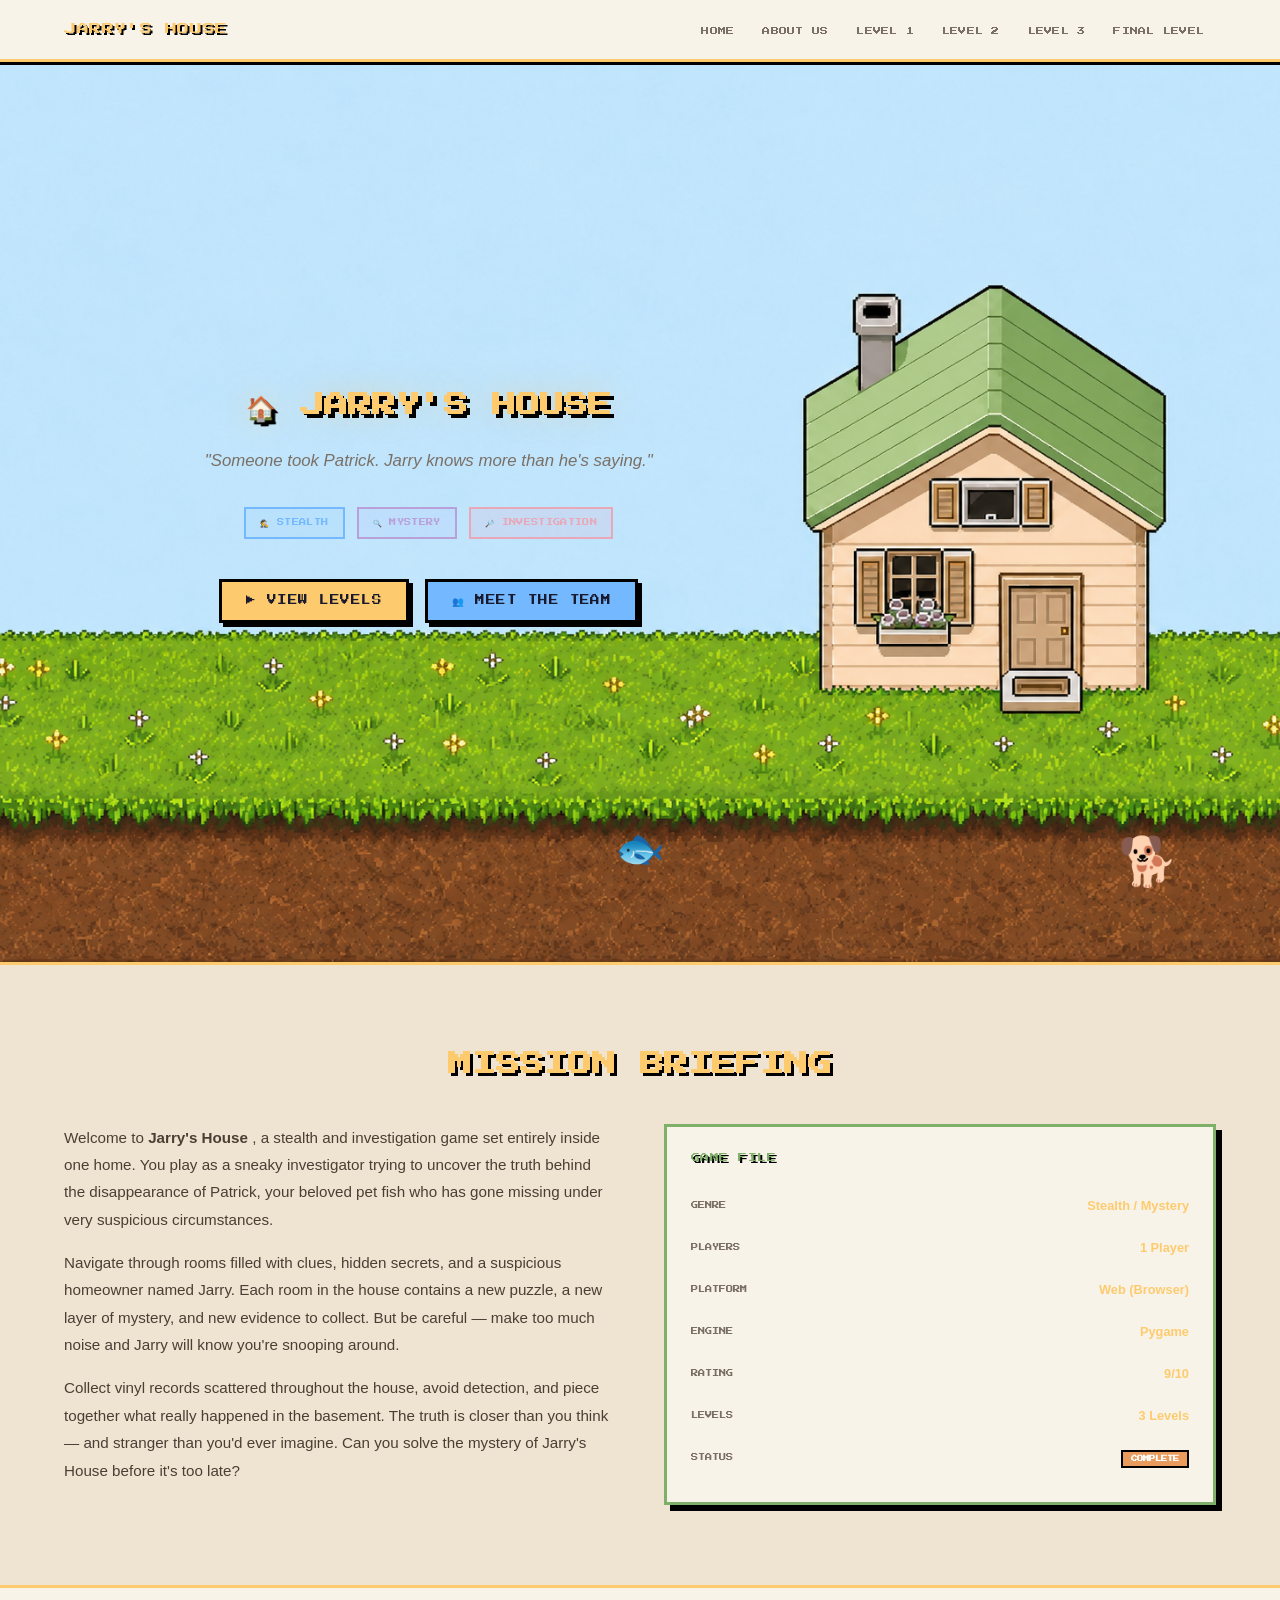
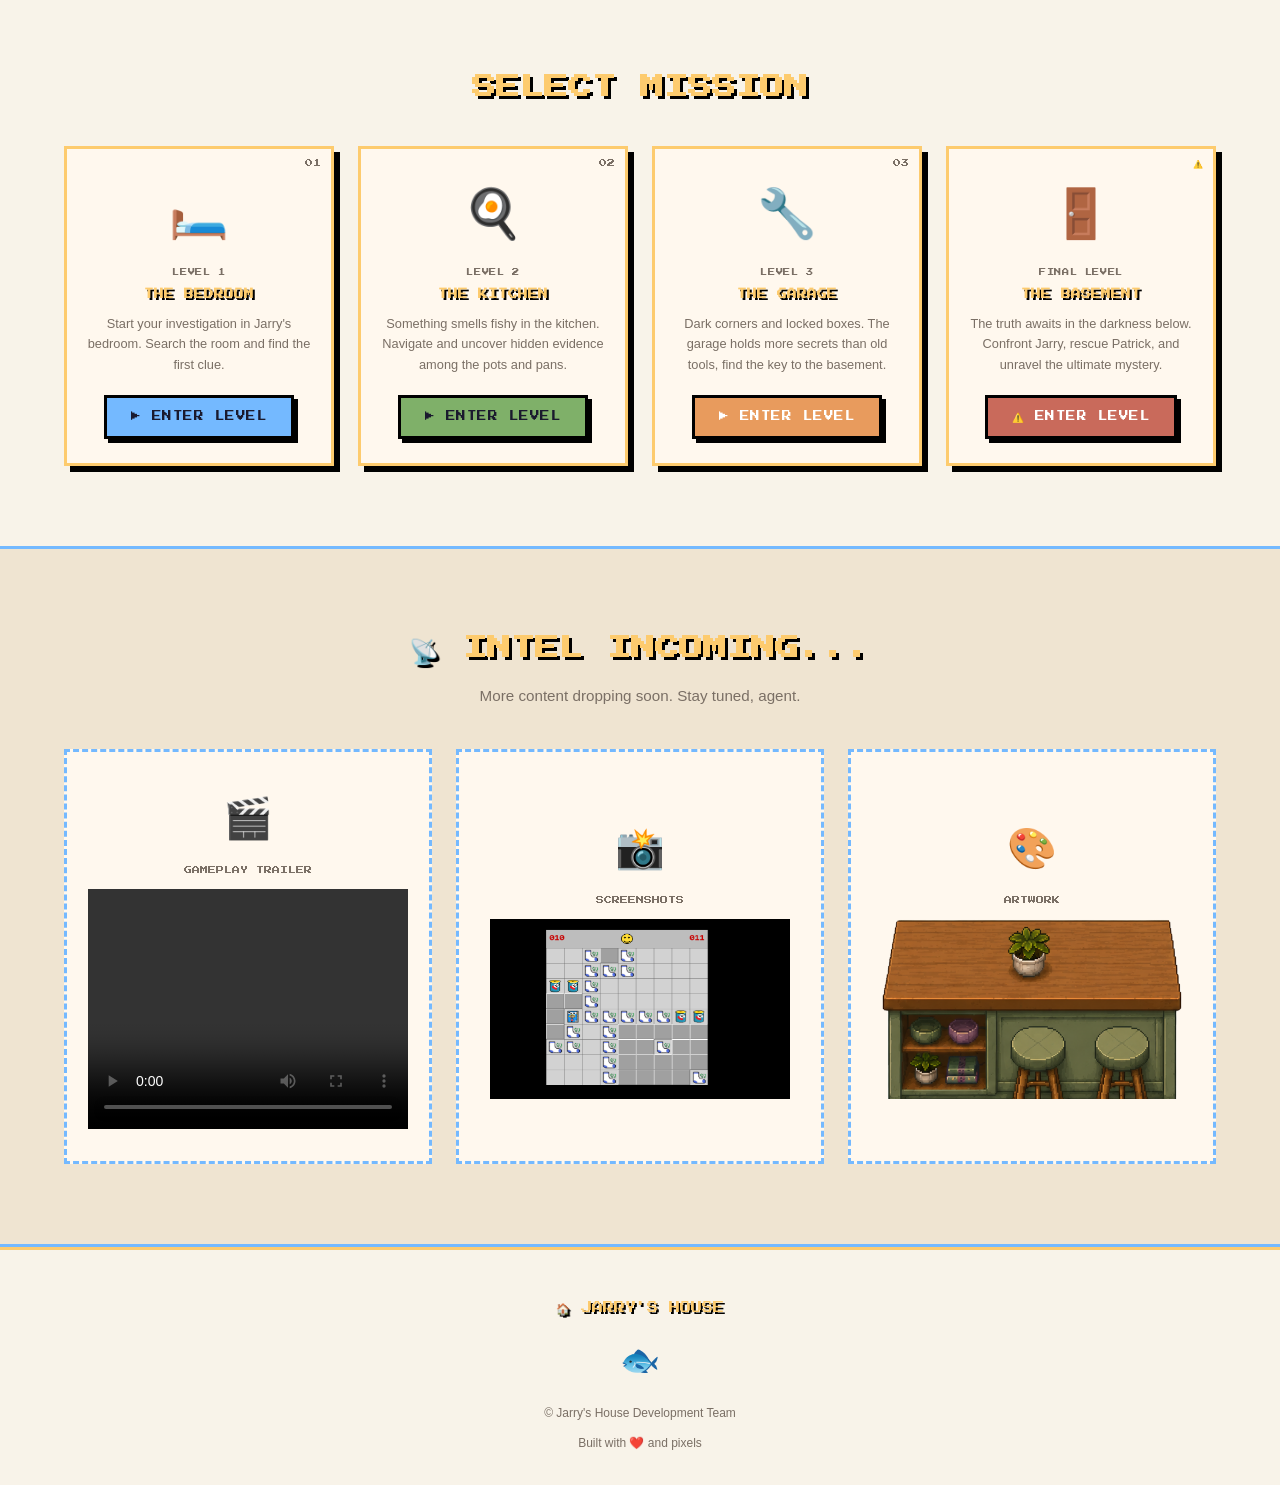
==== commit 7a045425: "lots of progress on the website" ====
--- a/website/html/index.html
+++ b/website/html/index.html
@@ -3,11 +3,9 @@
 <head>
   <meta charset="UTF-8" />
   <meta name="viewport" content="width=device-width, initial-scale=1.0" />
-  <meta name="description" content="Jarry's House — a stealth/mystery/investigation indie game. Someone took Patrick. Jarry knows more than he's saying." />
+  <meta name="description" content="Jarry's House — a stealth/mystery/investigation indie game. Someone took Patrick. Jarry knows more than he's saying." /> <!-- Description shown by search engines -->
   <title>🏠 Jarry's House — Home</title>
   <link rel="stylesheet" href="../css/style.css" />
-  <link rel="preconnect" href="https://fonts.googleapis.com" />
-  <link rel="preconnect" href="https://fonts.gstatic.com" crossorigin />
   <link href="https://fonts.googleapis.com/css2?family=Press+Start+2P&display=swap" rel="stylesheet" />
 </head>
 <body>
@@ -17,22 +15,24 @@
        ============================================ -->
   <nav class="navbar" aria-label="Main navigation">
     <div class="navbar__inner">
-      <a href="./index.html" class="navbar__logo" aria-label="Jarry's House Home">🏠 JARRY'S HOUSE</a>
+      <a href="./index.html" class="navbar__logo" aria-label="Jarry's House Home"> JARRY'S HOUSE</a>
+      <!-- used on mobile devices -->
       <button
         class="navbar__hamburger"
         aria-label="Toggle navigation menu"
         aria-expanded="false"
         aria-controls="nav-links"
-      >
+      > 
+      <!-- these spans create ☰ for the hamburger ui -->
         <span></span><span></span><span></span>
       </button>
       <ul class="navbar__links" id="nav-links" role="list">
         <li><a href="./index.html">HOME</a></li>
         <li><a href="./about.html">ABOUT US</a></li>
         <li><a href="./level1.html">LEVEL 1</a></li>
-        <li><a href="./level2.html">LEVEL 2</a></li>
-        <li><a href="./level3.html">LEVEL 3</a></li>
-        <li><a href="./final-level.html">FINAL LEVEL</a></li>
+        <li><a href="./level 2.html">LEVEL 2</a></li>
+        <li><a href="./level 3.html">LEVEL 3</a></li>
+        <li><a href="./final_level.html">FINAL LEVEL</a></li>
       </ul>
     </div>
   </nav>
@@ -42,10 +42,8 @@
     <!-- ============================================
          HERO SECTION
          ============================================ -->
-    <section class="hero pixel-bg" data-stars="60" aria-labelledby="hero-title">
-
-      <!-- Decorative background elements -->
-      <span class="hero__house-deco" aria-hidden="true">🏠🏠🏠</span>
+    <section class="hero pixel-bg" aria-labelledby="hero-title">
+    <!-- data-stars is a custom attribute for stars made with JS -->
 
       <div class="hero__content">
 
@@ -83,18 +81,18 @@
          ============================================ -->
     <section class="overview" id="overview" aria-labelledby="overview-title">
       <div class="container">
-        <h2 class="section-title" id="overview-title">📋 MISSION BRIEFING</h2>
+        <h2 class="section-title" id="overview-title"> MISSION BRIEFING</h2>
         <div class="overview__grid reveal">
 
           <div class="overview__text">
             <p>
-              Welcome to <strong>Jarry's House</strong> — a top-down stealth and investigation game set entirely inside
-              one mysterious home. You play as a sneaky investigator trying to uncover the truth behind the disappearance
-              of Patrick, a beloved pet fish who has gone missing under very suspicious circumstances.
+              Welcome to <strong>Jarry's House</strong> , a stealth and investigation game set entirely inside
+              one home. You play as a sneaky investigator trying to uncover the truth behind the disappearance
+              of Patrick, your beloved pet fish who has gone missing under very suspicious circumstances.
             </p>
             <p>
-              Navigate through rooms filled with clues, hidden secrets, and a surprisingly suspicious homeowner named
-              Jarry. Each room in the house contains a new puzzle, a new layer of the mystery, and new evidence to
+              Navigate through rooms filled with clues, hidden secrets, and a suspicious homeowner named
+              Jarry. Each room in the house contains a new puzzle, a new layer of mystery, and new evidence to
               collect. But be careful — make too much noise and Jarry will know you're snooping around.
             </p>
             <p>
@@ -106,7 +104,7 @@
 
           <!-- Pixel-art game stats panel (cartridge style) -->
           <div class="stat-panel" role="complementary" aria-label="Game information">
-            <div class="stat-panel__title">▓ GAME FILE ▓</div>
+            <div class="stat-panel__title"> GAME FILE </div>
 
             <div class="stat-row">
               <span class="stat-row__label">GENRE</span>
@@ -122,20 +120,20 @@
             </div>
             <div class="stat-row">
               <span class="stat-row__label">ENGINE</span>
-              <span class="stat-row__value">Pygame / Pygbag</span>
+              <span class="stat-row__value">Pygame </span>
             </div>
             <div class="stat-row">
               <span class="stat-row__label">RATING</span>
-              <span class="stat-row__value">???/10</span>
+              <span class="stat-row__value">9/10</span>
             </div>
             <div class="stat-row">
               <span class="stat-row__label">LEVELS</span>
-              <span class="stat-row__value">4 Levels</span>
+              <span class="stat-row__value">3 Levels</span>
             </div>
             <div class="stat-row">
               <span class="stat-row__label">STATUS</span>
               <span class="stat-row__value">
-                <span class="status-badge">IN DEVELOPMENT</span>
+                <span class="status-badge">COMPLETE</span>
               </span>
             </div>
           </div>
@@ -149,7 +147,7 @@
          ============================================ -->
     <section class="mission-section" id="missions" aria-labelledby="missions-title">
       <div class="container">
-        <h2 class="section-title" id="missions-title">🎮 SELECT MISSION</h2>
+        <h2 class="section-title" id="missions-title">SELECT MISSION</h2>
         <div class="mission-grid reveal-children">
 
           <!-- Level 1 -->
@@ -159,7 +157,7 @@
             <p class="mission-card__level">LEVEL 1</p>
             <h3 class="mission-card__title">THE BEDROOM</h3>
             <p class="mission-card__desc">
-              Start your investigation in Jarry's bedroom. Search drawers, check under the bed, and find the first clue.
+              Start your investigation in Jarry's bedroom. Search the room and find the first clue.
             </p>
             <a href="./level1.html" class="btn-pixel btn-pixel--blue" aria-label="Enter Level 1: The Bedroom">
               ▶ ENTER LEVEL
@@ -173,9 +171,9 @@
             <p class="mission-card__level">LEVEL 2</p>
             <h3 class="mission-card__title">THE KITCHEN</h3>
             <p class="mission-card__desc">
-              Something smells fishy in the kitchen. Navigate around Jarry and uncover hidden evidence among the pots and pans.
-            </p>
-            <a href="./level2.html" class="btn-pixel btn-pixel--green" aria-label="Enter Level 2: The Kitchen">
+              Something smells fishy in the kitchen. Navigate and uncover hidden evidence among the pots and pans.
+            </p>
+            <a href="./level 2.html" class="btn-pixel btn-pixel--green" aria-label="Enter Level 2: The Kitchen">
               ▶ ENTER LEVEL
             </a>
           </article>
@@ -187,7 +185,7 @@
             <p class="mission-card__level">LEVEL 3</p>
             <h3 class="mission-card__title">THE GARAGE</h3>
             <p class="mission-card__desc">
-              Dark corners and locked boxes. The garage holds more secrets than old tools — find the key to the basement.
+              Dark corners and locked boxes. The garage holds more secrets than old tools, find the key to the basement.
             </p>
             <a href="./level3.html" class="btn-pixel btn-pixel--orange" aria-label="Enter Level 3: The Garage">
               ▶ ENTER LEVEL
@@ -195,7 +193,7 @@
           </article>
 
           <!-- Final Level -->
-          <article class="mission-card mission-card--final" aria-label="Final Level: The Basement">
+          <article class="mission-card pixel-card--red" aria-label="Final Level: The Basement">
             <span class="mission-card__number">⚠️</span>
             <span class="mission-card__icon" aria-hidden="true">🚪</span>
             <p class="mission-card__level">FINAL LEVEL</p>
@@ -203,7 +201,7 @@
             <p class="mission-card__desc">
               The truth awaits in the darkness below. Confront Jarry, rescue Patrick, and unravel the ultimate mystery.
             </p>
-            <a href="./final-level.html" class="btn-pixel btn-pixel--red" aria-label="Enter Final Level: The Basement">
+            <a href="./final_level.html" class="btn-pixel btn-pixel--red" aria-label="Enter Final Level: The Basement">
               ⚠️ ENTER LEVEL
             </a>
           </article>
@@ -226,29 +224,31 @@
           <div class="placeholder-box" aria-label="Gameplay trailer coming soon">
             <span class="placeholder-box__icon" aria-hidden="true">🎬</span>
             <p class="placeholder-box__label">
-              GAMEPLAY TRAILER<br/>[COMING SOON]
-            </p>
-            <!-- PLACEHOLDER: Embed YouTube/video trailer here -->
+              GAMEPLAY TRAILER
+            </p>
+            <video width="320" height="240" controls>
+              <source src="/website/images/GameTrailer.mp4" type="video/mp4">
+            </video>
+
           </div>
 
           <!-- PLACEHOLDER: Screenshots -->
           <div class="placeholder-box" aria-label="Game screenshots coming soon">
             <span class="placeholder-box__icon" aria-hidden="true">📸</span>
             <p class="placeholder-box__label">
-              SCREENSHOTS<br/>[COMING SOON]
-            </p>
-            <!-- PLACEHOLDER: Add game screenshot images here -->
+              SCREENSHOTS
+            </p>
+              <img src="/website/images/mineSweeperSS.png" width="300" height="180">
           </div>
 
           <!-- PLACEHOLDER: Artwork -->
           <div class="placeholder-box" aria-label="Game artwork coming soon">
             <span class="placeholder-box__icon" aria-hidden="true">🎨</span>
             <p class="placeholder-box__label">
-              ARTWORK<br/>[COMING SOON]
-            </p>
-            <!-- PLACEHOLDER: Add concept art / promotional artwork here -->
-          </div>
-
+              ARTWORK
+            </p>
+            <img src="/images/kitchen_island.png" width="300" height="180">
+          </div>
         </div>
       </div>
     </section>
@@ -262,20 +262,10 @@
     <div class="footer__content">
       <div class="footer__logo">🏠 JARRY'S HOUSE</div>
 
-      <nav class="footer__links" aria-label="Footer navigation">
-        <!-- PLACEHOLDER: Replace # with real social links -->
-        <a href="#" aria-label="Twitter/X (coming soon)">🐦 TWITTER</a>
-        <a href="#" aria-label="GitHub (coming soon)">💻 GITHUB</a>
-        <a href="#" aria-label="itch.io (coming soon)">🎮 ITCH.IO</a>
-        <a href="#" aria-label="Discord (coming soon)">💬 DISCORD</a>
-      </nav>
-
       <span class="footer__fish" aria-label="Patrick the fish" title="🐟 In memory of Patrick">🐟</span>
 
       <p class="footer__copy">
-        © <span class="js-year"></span> Jarry's House Development Team |
-        <!-- PLACEHOLDER: Replace with your university name -->
-        [UNIVERSITY PLACEHOLDER]
+        © <span></span> Jarry's House Development Team
       </p>
       <p class="footer__built">Built with ❤️ and pixels</p>
     </div>
--- a/website/css/style.css
+++ b/website/css/style.css
@@ -9,20 +9,24 @@
    CSS CUSTOM PROPERTIES
    ============================================ */
 :root {
-  --bg: #1a1a2e;
-  --bg-card: #16213e;
-  --bg-panel: #0f3460;
+  --bg: #f8f3e9; 
+  --bg-card: #fff8ee;
+  --bg-panel: #efe4d1;
+
   --accent-gold: #fdcb6e;
   --accent-blue: #74b9ff;
-  --accent-green: #00b894;
-  --accent-orange: #e17055;
-  --accent-pink: #fd79a8;
-  --accent-purple: #a29bfe;
-  --accent-red: #d63031;
-  --text: #e8e8e8;
-  --text-muted: #a0a0c0;
-  --pixel-border: 3px solid #fdcb6e;
-  --pixel-shadow: 4px 4px 0px #000;
+  --accent-green: #7fb069;
+  --accent-orange: #e89b5d;
+  --accent-pink: #e8a8b8;
+  --accent-purple: #b8a1d9;
+  --accent-red: #c96a5b;
+
+  --text: #4a3f35;
+  --text-muted: #7a6f65;
+
+  --pixel-border: 3px solid #d9a441;
+  --pixel-shadow: 4px 4px 0px #8b6b4a;
+
   --transition-fast: 0.1s ease;
   --transition-med: 0.2s ease;
 }
@@ -30,6 +34,7 @@
 /* ============================================
    RESET & BASE
    ============================================ */
+
 *, *::before, *::after {
   box-sizing: border-box;
   margin: 0;
@@ -44,15 +49,15 @@
 body {
   background-color: var(--bg);
   color: var(--text);
-  font-family: system-ui, 'Inter', sans-serif;
+  font-family:'Inter', sans-serif;
   line-height: 1.7;
-  overflow-x: hidden;
-  opacity: 0;
-  animation: pageFadeIn 0.6s ease forwards;
+  overflow-x: hidden; /* prevents accidental sideways scrolling if animated elements move off the screen*/
+  opacity: 0; /* page starts invisible. then animation runs. */
+  animation: pageFadeIn 0.6s ease forwards; /* page starts invisible. then animation runs. */
 }
 
 @keyframes pageFadeIn {
-  to { opacity: 1; }
+  to { opacity: 1; } /*opacity goes from 0 to 1 in the span of 0.6 seconds. */
 }
 
 a {
@@ -65,18 +70,18 @@
 }
 
 img {
-  max-width: 100%;
-  display: block;
+  max-width: 100%; /* prevents images from overflowing their containers */
+  display: block; /* prevents extra space below images due to baseline alignment */
 }
 
 ul {
   list-style: none;
 }
 
-.container {
-  max-width: 1200px;
-  margin: 0 auto;
-  padding: 0 1.5rem;
+.container { /* to center content */
+  max-width: 1200px; /* content never grows wider than 1200px. */
+  margin: 0 auto; /* centers the container horizontally */
+  padding: 0 1.5rem; /* Prevents content from touching screen edges. */
 }
 
 section {
@@ -90,20 +95,20 @@
   font-family: 'Press Start 2P', monospace;
 }
 
-.section-title {
-  font-family: 'Press Start 2P', monospace;
-  font-size: clamp(1rem, 2.5vw, 1.5rem);
+.section-title { /* used for major headings */
+  font-family: 'Press Start 2P', monospace;
+  font-size: clamp(1rem, 2.5vw, 1.5rem); /* font size scales with viewport width, but stays between 1rem and 1.5rem */
   color: var(--accent-gold);
-  text-align: center;
+  text-align: center; 
   margin-bottom: 2.5rem;
-  text-shadow: 3px 3px 0 #000;
+  text-shadow: 3px 3px 0 #000; /* box shadow */
   line-height: 1.6;
 }
 
 .section-subtitle {
   text-align: center;
   color: var(--text-muted);
-  margin-top: -1.5rem;
+  margin-top: -1.5rem; /* pulls subtitle closer to title */
   margin-bottom: 2.5rem;
   font-size: 0.95rem;
 }
@@ -125,17 +130,17 @@
   text-decoration: none;
   letter-spacing: 0.05em;
   line-height: 1.4;
-  position: relative;
+  position: relative; /* for pseudo-elements if needed */
 }
 
 .btn-pixel:hover {
-  transform: translateY(2px);
+  transform: translateY(2px); /* moves button down slightly on hover */
   box-shadow: 2px 2px 0 #000;
   text-decoration: none;
 }
 
 .btn-pixel:active {
-  transform: translateY(4px);
+  transform: translateY(4px); /* moves button down further when clicked */
   box-shadow: 0 0 0 #000;
 }
 
@@ -225,15 +230,15 @@
    ============================================ */
 .navbar {
   position: sticky;
-  top: 0;
-  z-index: 1000;
+  top: 0; /* sticks to the top of the viewport */
+  z-index: 1000; /* ensures navbar stays on top of other content */
   background: var(--bg);
   border-bottom: 3px solid var(--accent-gold);
   box-shadow: 0 3px 0 #000;
 }
 
 .navbar__inner {
-  display: flex;
+  display: flex; 
   align-items: center;
   justify-content: space-between;
   padding: 1rem 1.5rem;
@@ -300,8 +305,9 @@
   transition: transform 0.2s, opacity 0.2s;
 }
 
+/* this isnt necessary at all */
 .navbar__hamburger.open span:nth-child(1) {
-  transform: translateY(8px) rotate(45deg);
+  transform: translateY(8px) rotate(45deg); /* turns the = hamburger ui into \ */
 }
 .navbar__hamburger.open span:nth-child(2) {
   opacity: 0;
@@ -309,9 +315,10 @@
 .navbar__hamburger.open span:nth-child(3) {
   transform: translateY(-8px) rotate(-45deg);
 }
+/* */
 
 /* Mobile nav */
-@media (max-width: 768px) {
+@media (max-width: 768px) { 
   .navbar__hamburger {
     display: flex;
   }
@@ -320,7 +327,7 @@
     display: none;
     flex-direction: column;
     position: absolute;
-    top: 100%;
+    top: 100%; 
     left: 0;
     right: 0;
     background: var(--bg);
@@ -331,7 +338,7 @@
   }
 
   .navbar__links.open {
-    display: flex;
+    display: flex; /* shows the links when hamburger is clicked */
   }
 
   .navbar__links a {
@@ -399,75 +406,60 @@
   font-size: 2rem;
   display: block;
   margin: 1rem auto;
-  animation: fishSwim 3s ease-in-out infinite;
+  animation: fishSwim 3s ease-in-out infinite; /* makes the fish move left and right */
 }
 
 @keyframes fishSwim {
-  0%, 100% { transform: translateX(0); }
-  50% { transform: translateX(15px); }
+  0%, 100% { transform: translateX(0); } /* fish starts at original position */
+  50% { transform: translateX(15px); } /* fish moves 15px to the right at the midpoint of the animation */
 }
 
 /* ============================================
    ANIMATED PIXEL BACKGROUND
    ============================================ */
 .pixel-bg {
-  position: relative;
+  position: relative; 
   overflow: hidden;
 }
 
-/* Stars */
-.star {
-  position: absolute;
-  border-radius: 50%;
-  background: #fff;
-  animation: twinkle var(--dur, 2s) ease-in-out infinite var(--delay, 0s);
-  pointer-events: none;
-}
-
-@keyframes twinkle {
-  0%, 100% { opacity: 0.2; transform: scale(1); }
-  50% { opacity: 1; transform: scale(1.4); }
-}
-
-/* Pixel clouds */
-.pixel-cloud {
-  position: absolute;
-  background: rgba(116, 185, 255, 0.15);
-  border: 2px solid rgba(116, 185, 255, 0.3);
-  border-radius: 0;
-  pointer-events: none;
-  animation: cloudFloat var(--dur, 20s) linear infinite var(--delay, 0s);
-}
-
-@keyframes cloudFloat {
-  from { transform: translateX(-200px); }
-  to { transform: translateX(calc(100vw + 200px)); }
-}
-
 /* ============================================
    HERO SECTION
    ============================================ */
 .hero {
-  min-height: 100vh;
+  min-height: 100vh; /* Make the hero at least as tall as the screen. (view-height) */
   display: flex;
   align-items: center;
   justify-content: center;
-  position: relative;
-  background: linear-gradient(135deg, #1a1a2e 0%, #16213e 40%, #0f3460 100%);
+  position: relative; /* normal position in the document flow, enabling adjustments without affecting the layout of surrounding elements. */
+  background-image: url("/website/images/websiteBackground.png");
+  background-size: cover;
+  background-position: center;
+  background-repeat: no-repeat;
   overflow: hidden;
   text-align: center;
   padding: 6rem 1.5rem 4rem;
 }
 
 .hero__content {
-  position: relative;
+  position: relative; /* normal position in the document flow, enabling adjustments without affecting the layout of surrounding elements. */
   z-index: 2;
+  /*
+  Controls stacking order.
+  Higher number means closer to the viewer.
+  z-index: 2;
+  means:
+
+  Background     z=0
+  Decorations    z=1
+  Text           z=2
+
+  Text stays above decorations.
+  */
   max-width: 800px;
 }
 
 .hero__title {
   font-family: 'Press Start 2P', monospace;
-  font-size: clamp(1.2rem, 4vw, 2.5rem);
   color: var(--accent-gold);
   text-shadow: 4px 4px 0 #000, 0 0 30px rgba(253, 203, 110, 0.4);
   line-height: 1.6;
@@ -530,19 +522,19 @@
 
 /* Animated characters in hero */
 .hero__fish {
-  position: absolute;
-  bottom: 80px;
-  left: 50%;
-  transform: translateX(-50%);
+  position: absolute; /* you can place it wherever you want */
+  bottom: 80px; 
+  left: 50%; /* moves the fish halfway across the container */
+  transform: translateX(-50%); /* moves it left by half its own width. */
   font-size: 2.5rem;
   animation: fishBob 2s ease-in-out infinite;
-  z-index: 2;
+  z-index: 2; /* controls the layering */
   pointer-events: none;
 }
 
-@keyframes fishBob {
-  0%, 100% { transform: translateX(-50%) translateY(0); }
-  50% { transform: translateX(-50%) translateY(-12px); }
+@keyframes fishBob { /* Keyframes define how the animation changes over time. */
+  0%, 100% { transform: translateX(-50%) translateY(0); } /* the 0, 100 % At the start and end theres no vertical movement. */
+  50% { transform: translateX(-50%) translateY(-12px); } /* Halfway through , Fish moves up 12 pixels. */
 }
 
 .hero__dog {
@@ -555,9 +547,9 @@
   pointer-events: none;
 }
 
-@keyframes dogWag {
-  0%, 100% { transform: rotate(-5deg); }
-  50% { transform: rotate(5deg); }
+@keyframes dogWag { /* Keyframes define how the animation changes over time. */
+  0%, 100% { transform: rotate(-5deg); } /* the 0, 100 % At the start and end theres no rotating movement. */
+  50% { transform: rotate(5deg); } /* Halfway through , Dog rotates 5 degrees. */
 }
 
 /* Pixel house deco */
@@ -721,17 +713,6 @@
   color: var(--text-muted);
   margin-bottom: 1.25rem;
   line-height: 1.6;
-}
-
-.mission-card--final {
-  border-color: var(--accent-red);
-  background: linear-gradient(135deg, #16213e, #2d0a0a);
-}
-.mission-card--final .mission-card__title {
-  color: var(--accent-red);
-}
-.mission-card--final:hover {
-  box-shadow: 10px 10px 0 var(--accent-red);
 }
 
 @media (max-width: 1024px) {
@@ -1082,7 +1063,7 @@
   font-size: 0.6rem;
   color: var(--text);
   margin-bottom: 0.75rem;
-  text-shadow: 2px 2px 0 #000;
+  text-shadow: 2px 2px 0 #8b6b4a;
   line-height: 1.5;
 }
 
@@ -1148,27 +1129,6 @@
   line-height: 1.7;
   margin-bottom: 1rem;
   font-style: italic;
-}
-
-.team-card__socials {
-  display: flex;
-  gap: 0.75rem;
-  flex-wrap: wrap;
-}
-
-.team-card__socials a {
-  font-family: 'Press Start 2P', monospace;
-  font-size: 0.4rem;
-  color: var(--text-muted);
-  border: 2px solid rgba(255, 255, 255, 0.1);
-  padding: 4px 8px;
-  transition: color 0.15s, border-color 0.15s;
-}
-
-.team-card__socials a:hover {
-  color: var(--accent-gold);
-  border-color: var(--accent-gold);
-  text-decoration: none;
 }
 
 @media (max-width: 768px) {
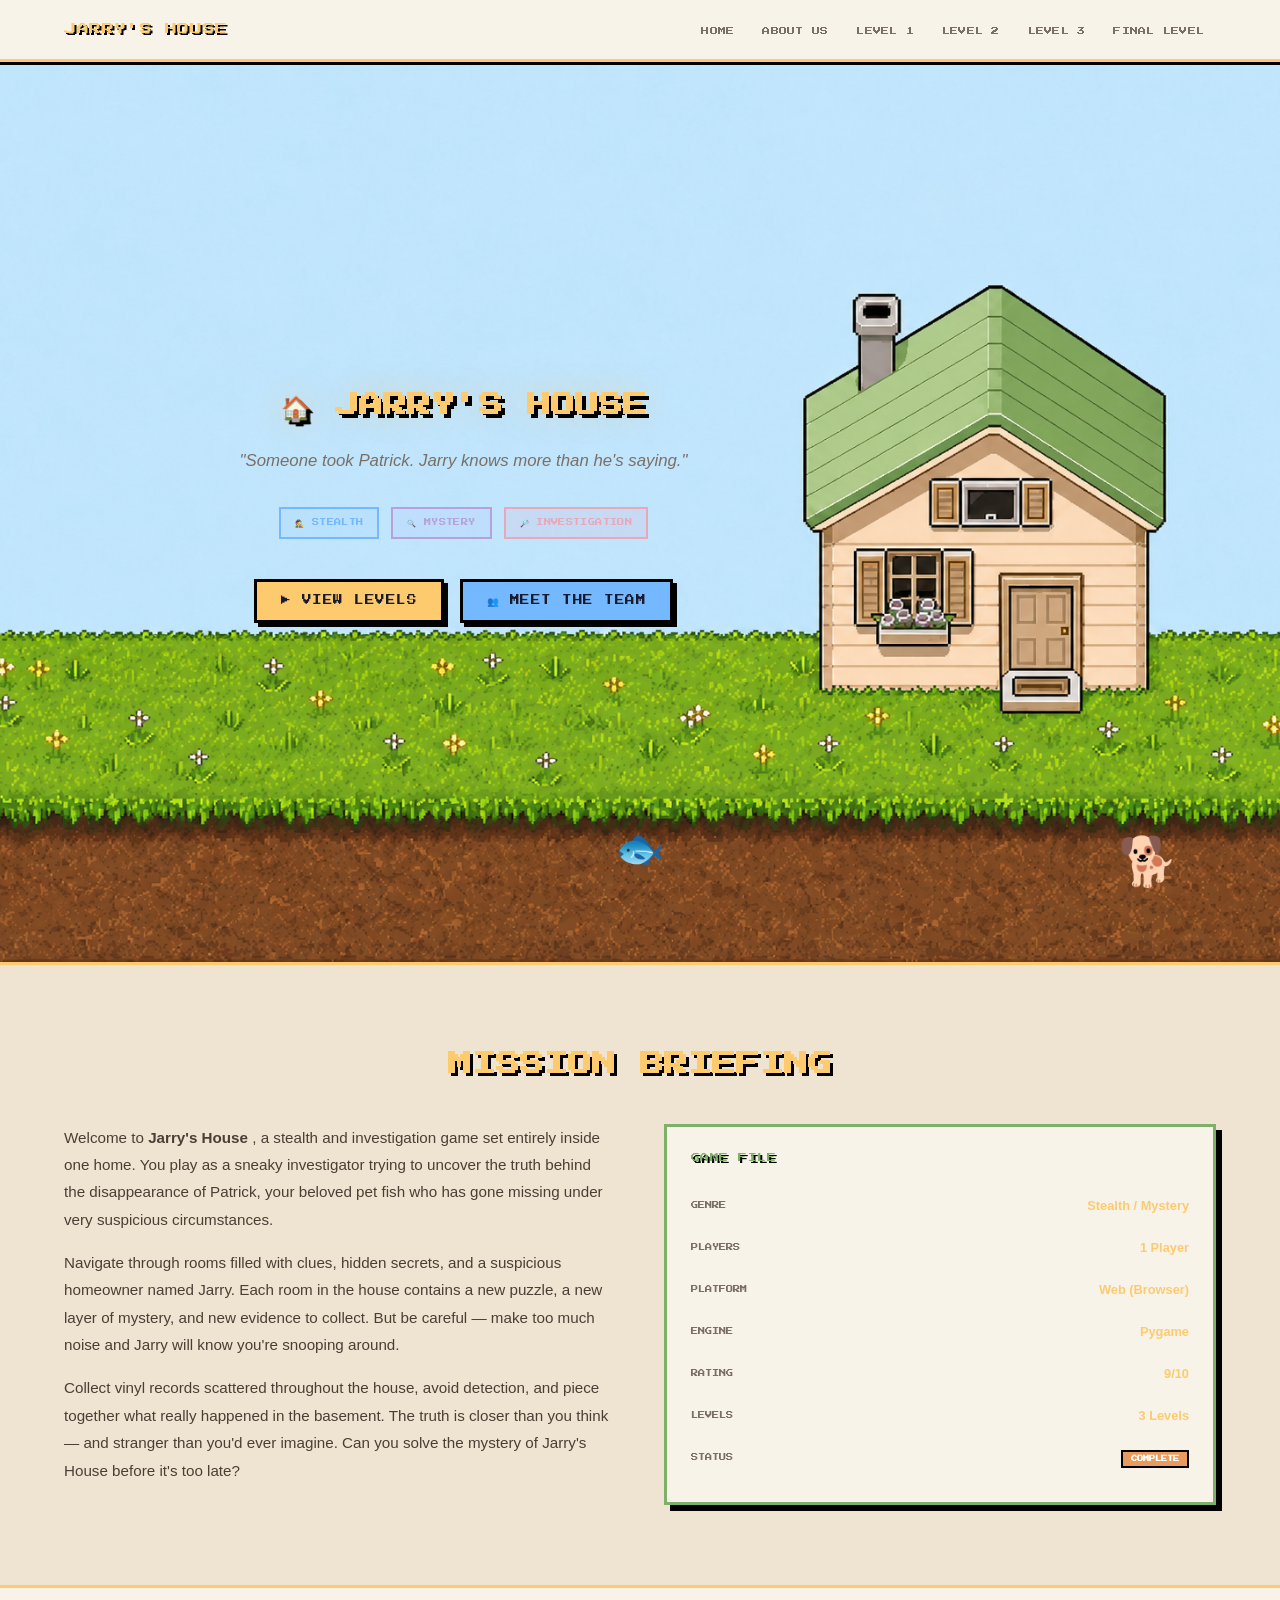
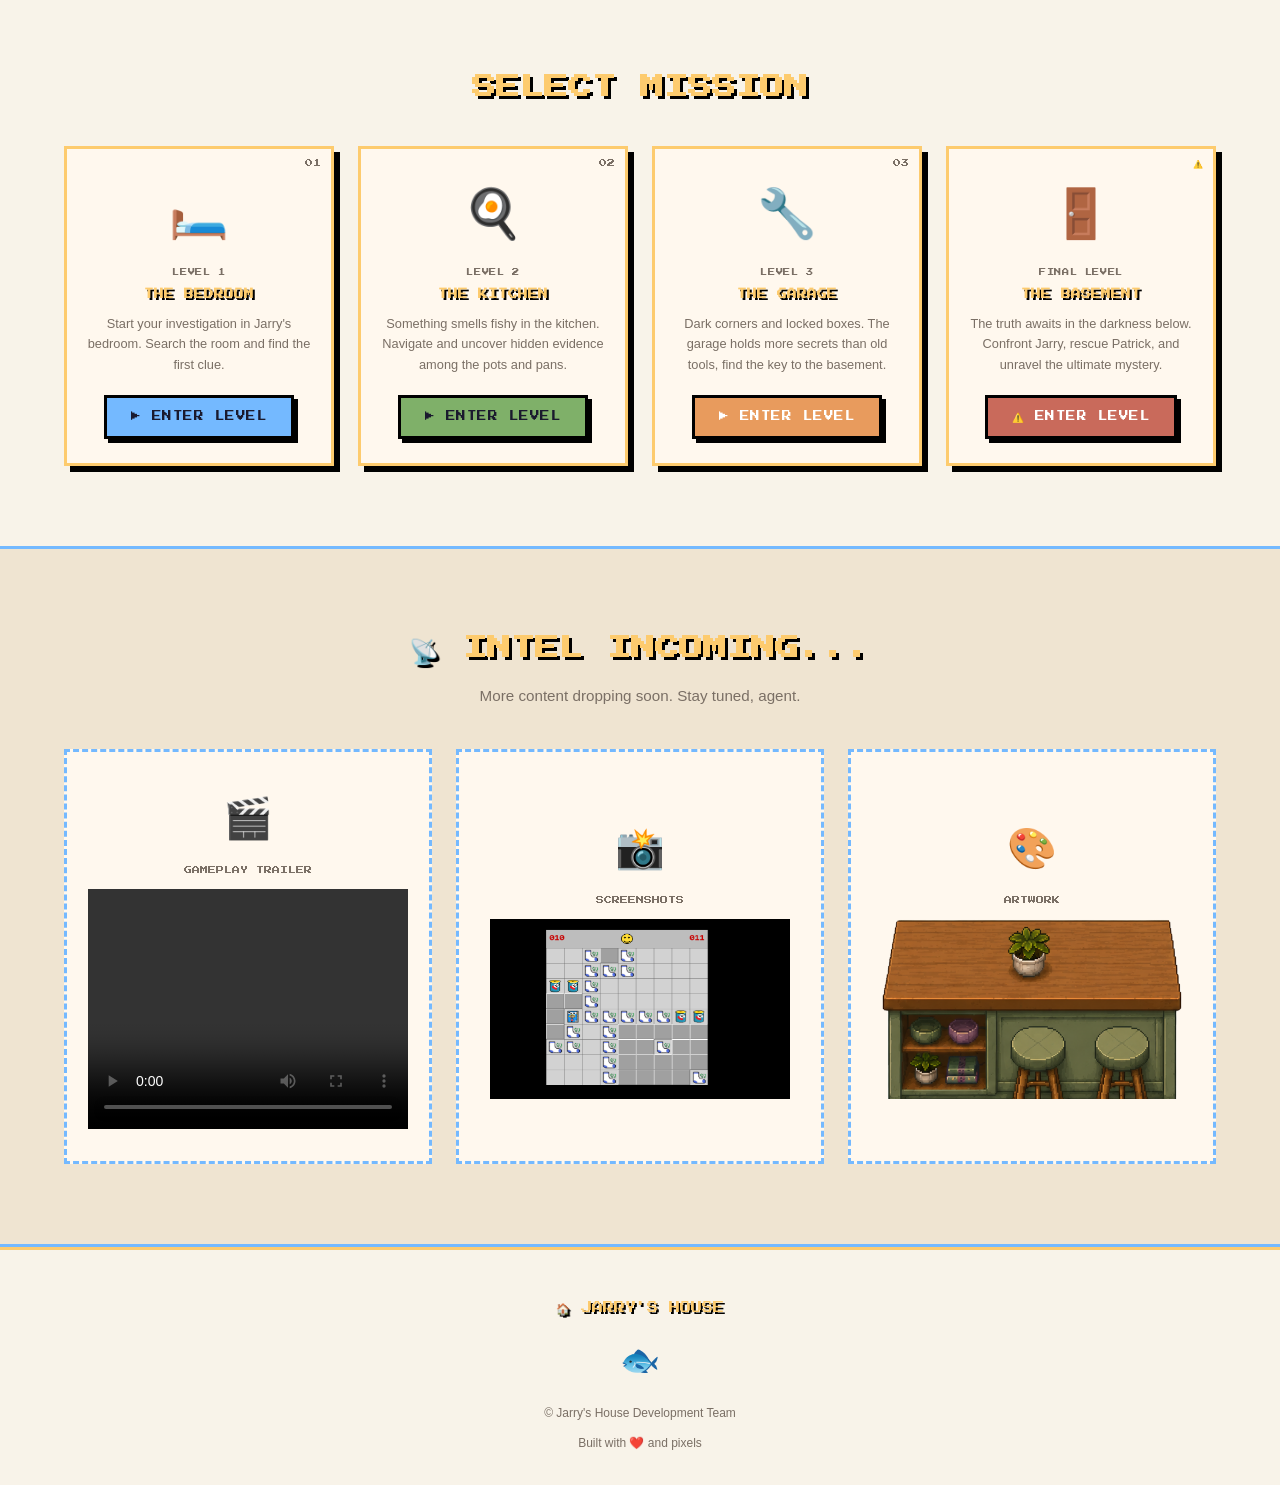
==== commit ef0f1d66: "most updated html + cutscene progress" ====
--- a/website/html/index.html
+++ b/website/html/index.html
@@ -3,7 +3,6 @@
 <head>
   <meta charset="UTF-8" />
   <meta name="viewport" content="width=device-width, initial-scale=1.0" />
-  <meta name="description" content="Jarry's House — a stealth/mystery/investigation indie game. Someone took Patrick. Jarry knows more than he's saying." /> <!-- Description shown by search engines -->
   <title>🏠 Jarry's House — Home</title>
   <link rel="stylesheet" href="../css/style.css" />
   <link href="https://fonts.googleapis.com/css2?family=Press+Start+2P&display=swap" rel="stylesheet" />
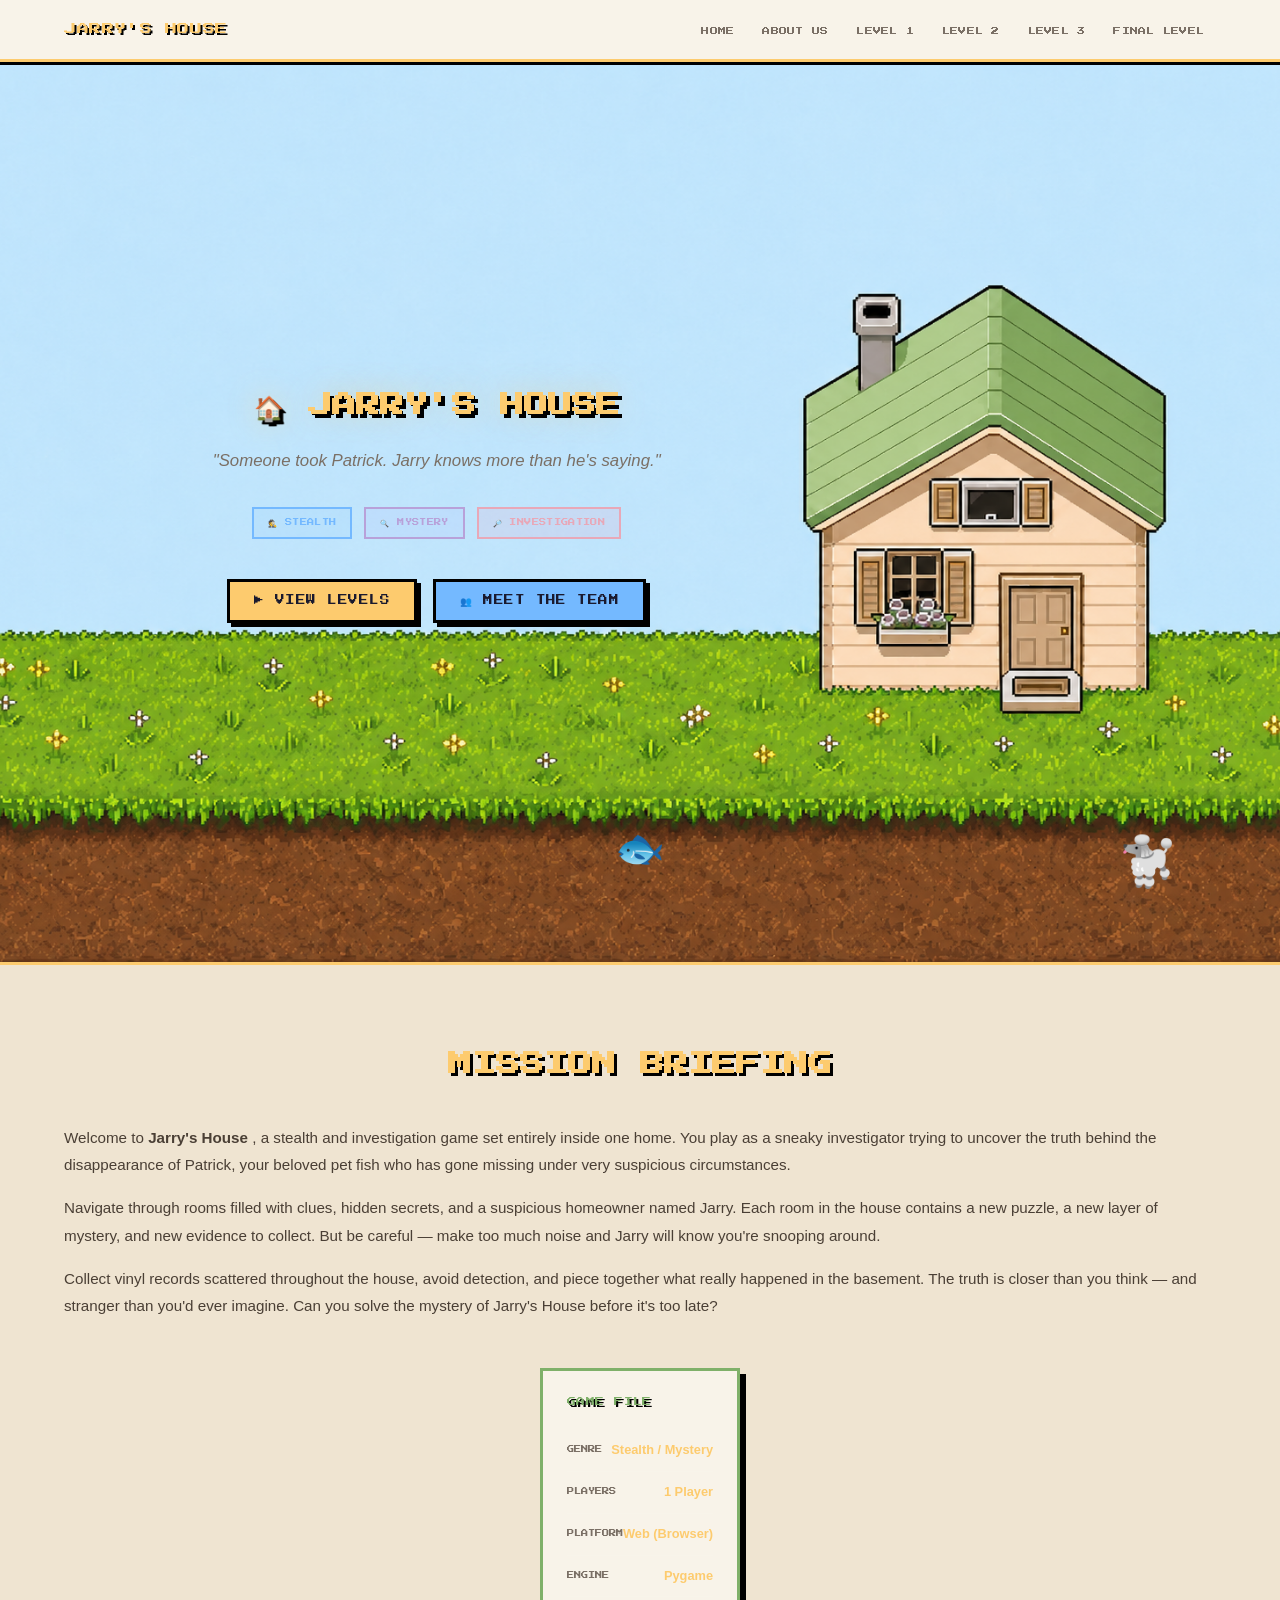
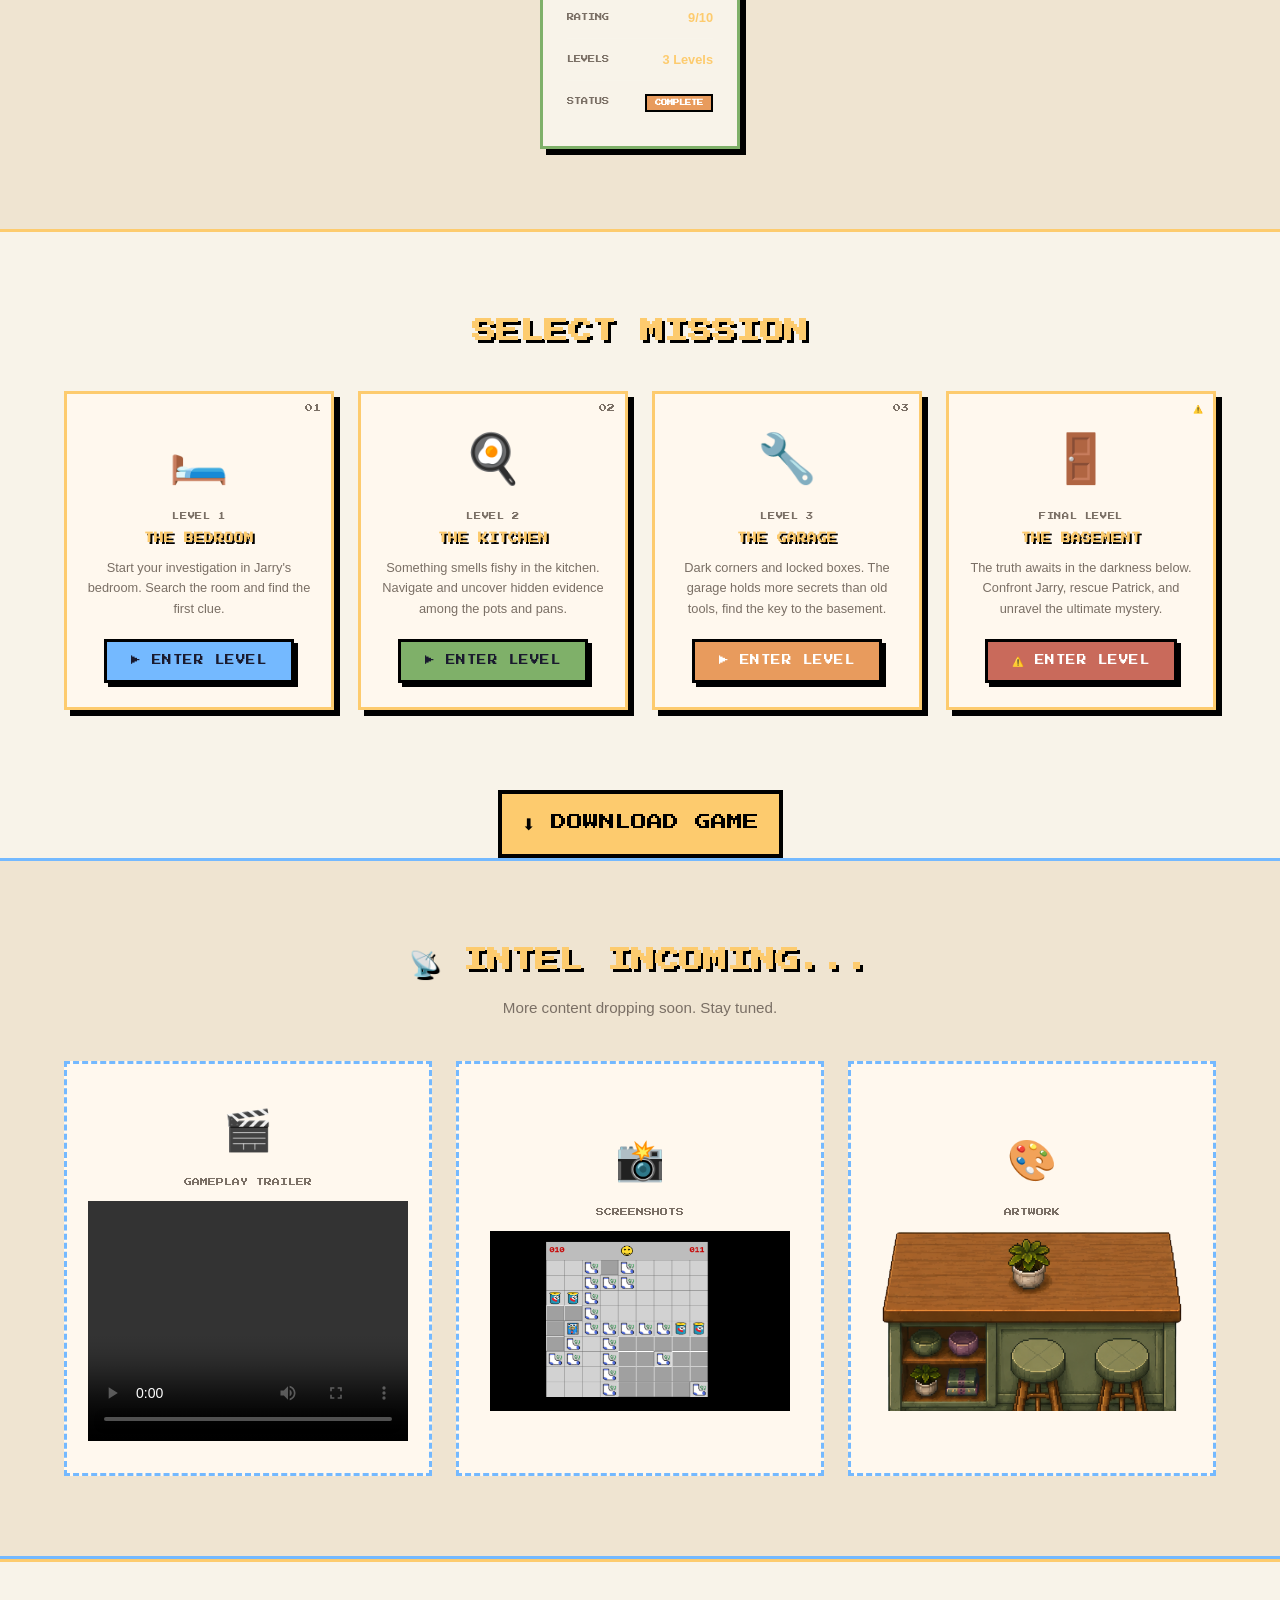
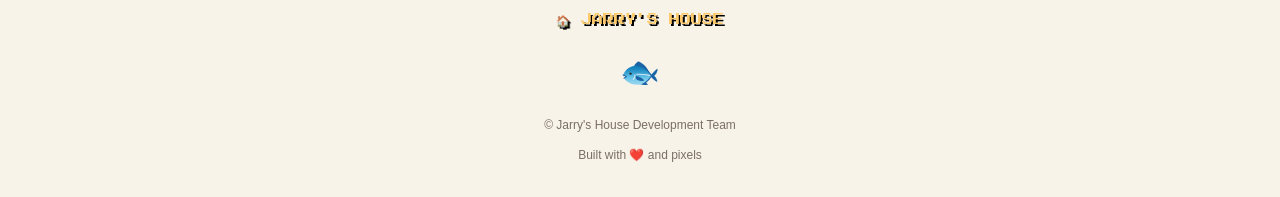
==== commit 44403ac9: "you guys are gonna love the team page on the web. website done-zo just gotta add some dev notes if i" ====
--- a/website/html/index.html
+++ b/website/html/index.html
@@ -71,7 +71,7 @@
       <div class="hero__fish" aria-label="Patrick the fish" title="Patrick — the missing fish!">🐟</div>
 
       <!-- Animated Fluffy the dog -->
-      <div class="hero__dog" aria-label="Fluffy the dog" title="Fluffy">🐕</div>
+      <div class="hero__dog" aria-label="Fluffy the dog" title="Fluffy">🐩</div>
 
     </section>
 
@@ -210,12 +210,21 @@
     </section>
 
     <!-- ============================================
+         DOWNLOAD THE GAME
+         ============================================ -->
+    <a href="../../JarrysHouseTheGame.zip" download>
+    <button class="play-button">
+        ⬇ DOWNLOAD GAME
+    </button>
+    </a>
+
+    <!-- ============================================
          COMING SOON — Intel Incoming
          ============================================ -->
     <section class="coming-soon" id="media" aria-labelledby="media-title">
       <div class="container">
         <h2 class="section-title" id="media-title">📡 INTEL INCOMING...</h2>
-        <p class="section-subtitle">More content dropping soon. Stay tuned, agent.</p>
+        <p class="section-subtitle">More content dropping soon. Stay tuned.</p>
 
         <div class="coming-soon-grid reveal-children">
 
--- a/website/css/style.css
+++ b/website/css/style.css
@@ -349,6 +349,20 @@
 }
 
 /* ============================================
+   DOWNLOAD GAME BUTTON
+   ============================================ */
+.play-button {
+    font-family:'Press Start 2P', monospace;
+    font-size:1rem;
+    padding:20px;
+    background: #fdcb6e;
+    border:4px solid black;
+    cursor:pointer;
+    display:block;
+    margin:0 auto;
+}
+
+/* ============================================
    FOOTER
    ============================================ */
 .footer {
@@ -440,6 +454,19 @@
   padding: 6rem 1.5rem 4rem;
 }
 
+.hero__about__us {
+  min-height: 100vh; /* Make the hero at least as tall as the screen. (view-height) */
+  display: flex;
+  align-items: center;
+  justify-content: center;
+  position: relative; /* normal position in the document flow, enabling adjustments without affecting the layout of surrounding elements. */
+  background-image: url("/website/images/about_team.jpeg");
+  background-position: center;
+  overflow: hidden;
+  text-align: center;
+  padding: 6rem 1.5rem 4rem;  
+}
+
 .hero__content {
   position: relative; /* normal position in the document flow, enabling adjustments without affecting the layout of surrounding elements. */
   z-index: 2;
@@ -572,10 +599,11 @@
 }
 
 .overview__grid {
-  display: grid;
-  grid-template-columns: 1fr 1fr;
+  display: flex;
+  flex-direction: column;
+  align-items: center;
+  justify-content: center;
   gap: 3rem;
-  align-items: start;
 }
 
 .overview__text p {
@@ -949,7 +977,7 @@
 
 .tip-box ul li {
   padding: 0.5rem 0;
-  color: var(--text);
+  color: #b8a1d9;
   font-size: 0.88rem;
   line-height: 1.7;
   border-bottom: 1px dotted rgba(162, 155, 254, 0.2);
